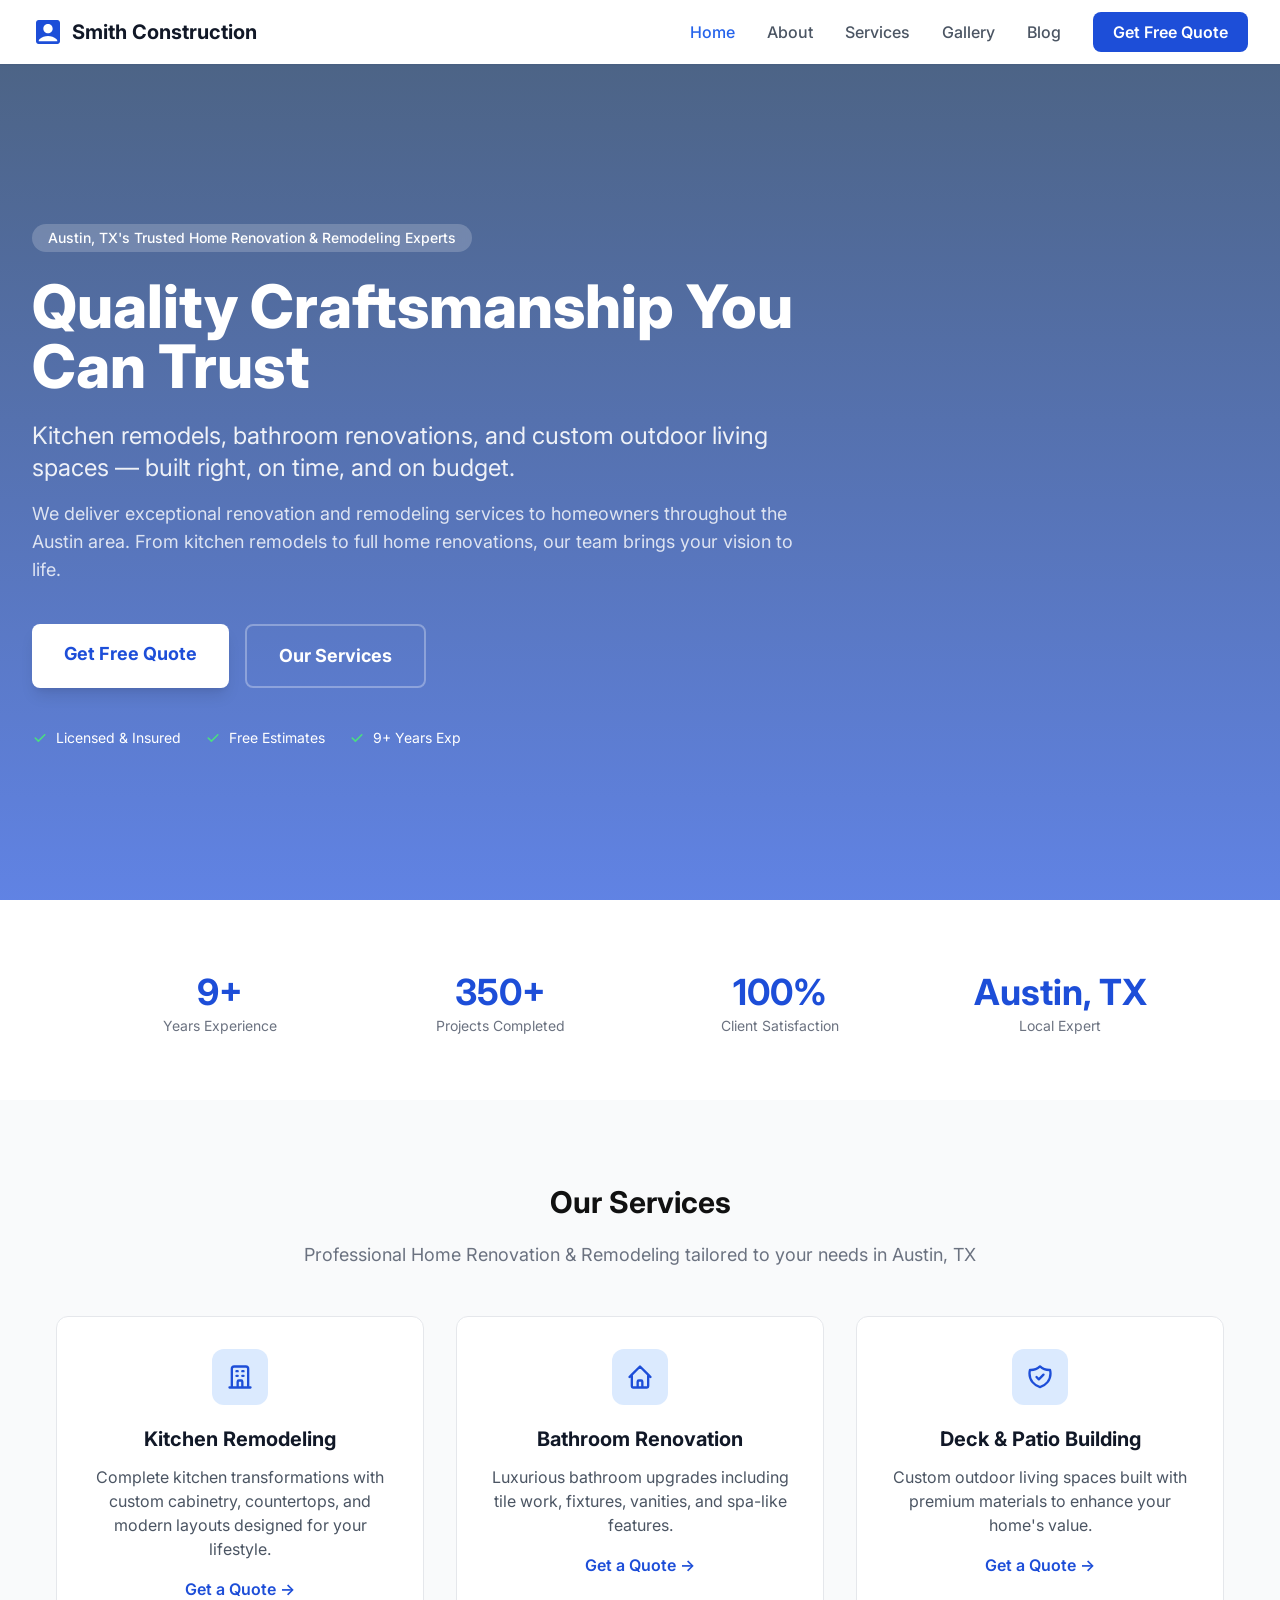
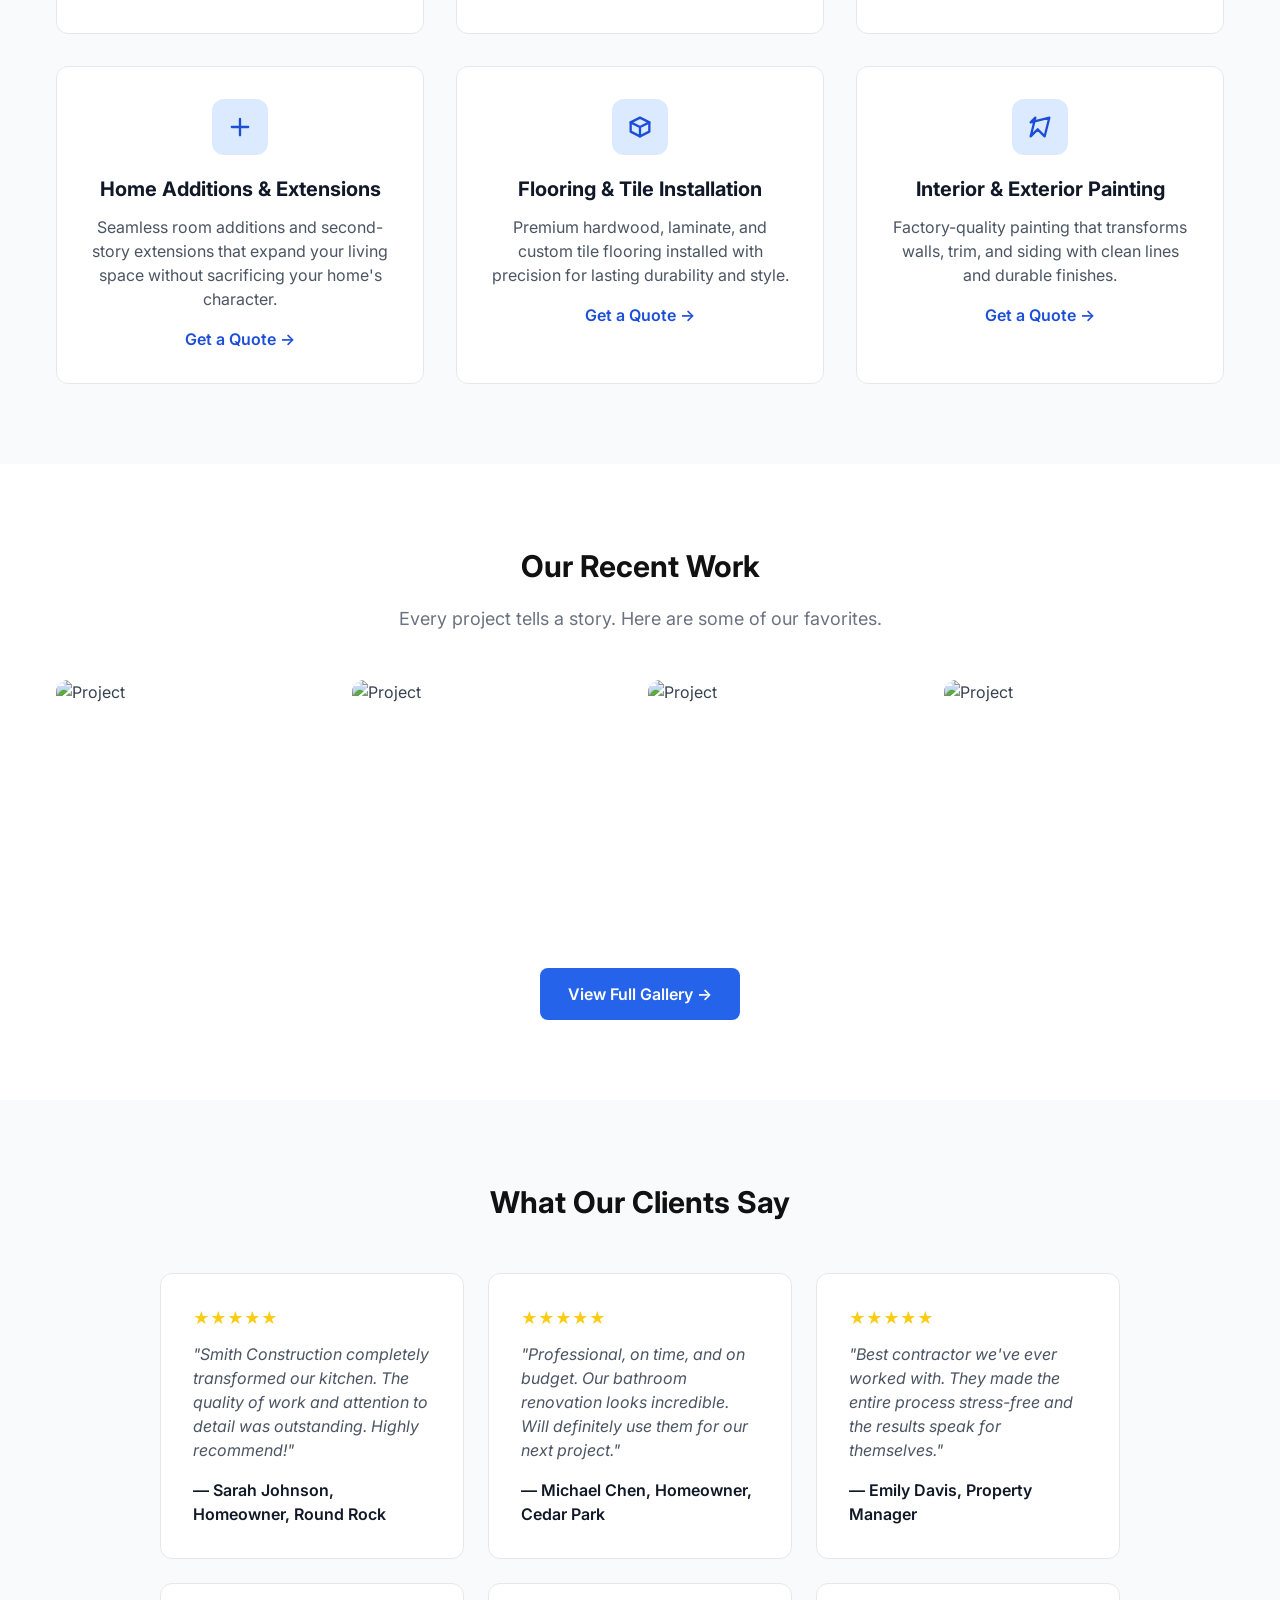
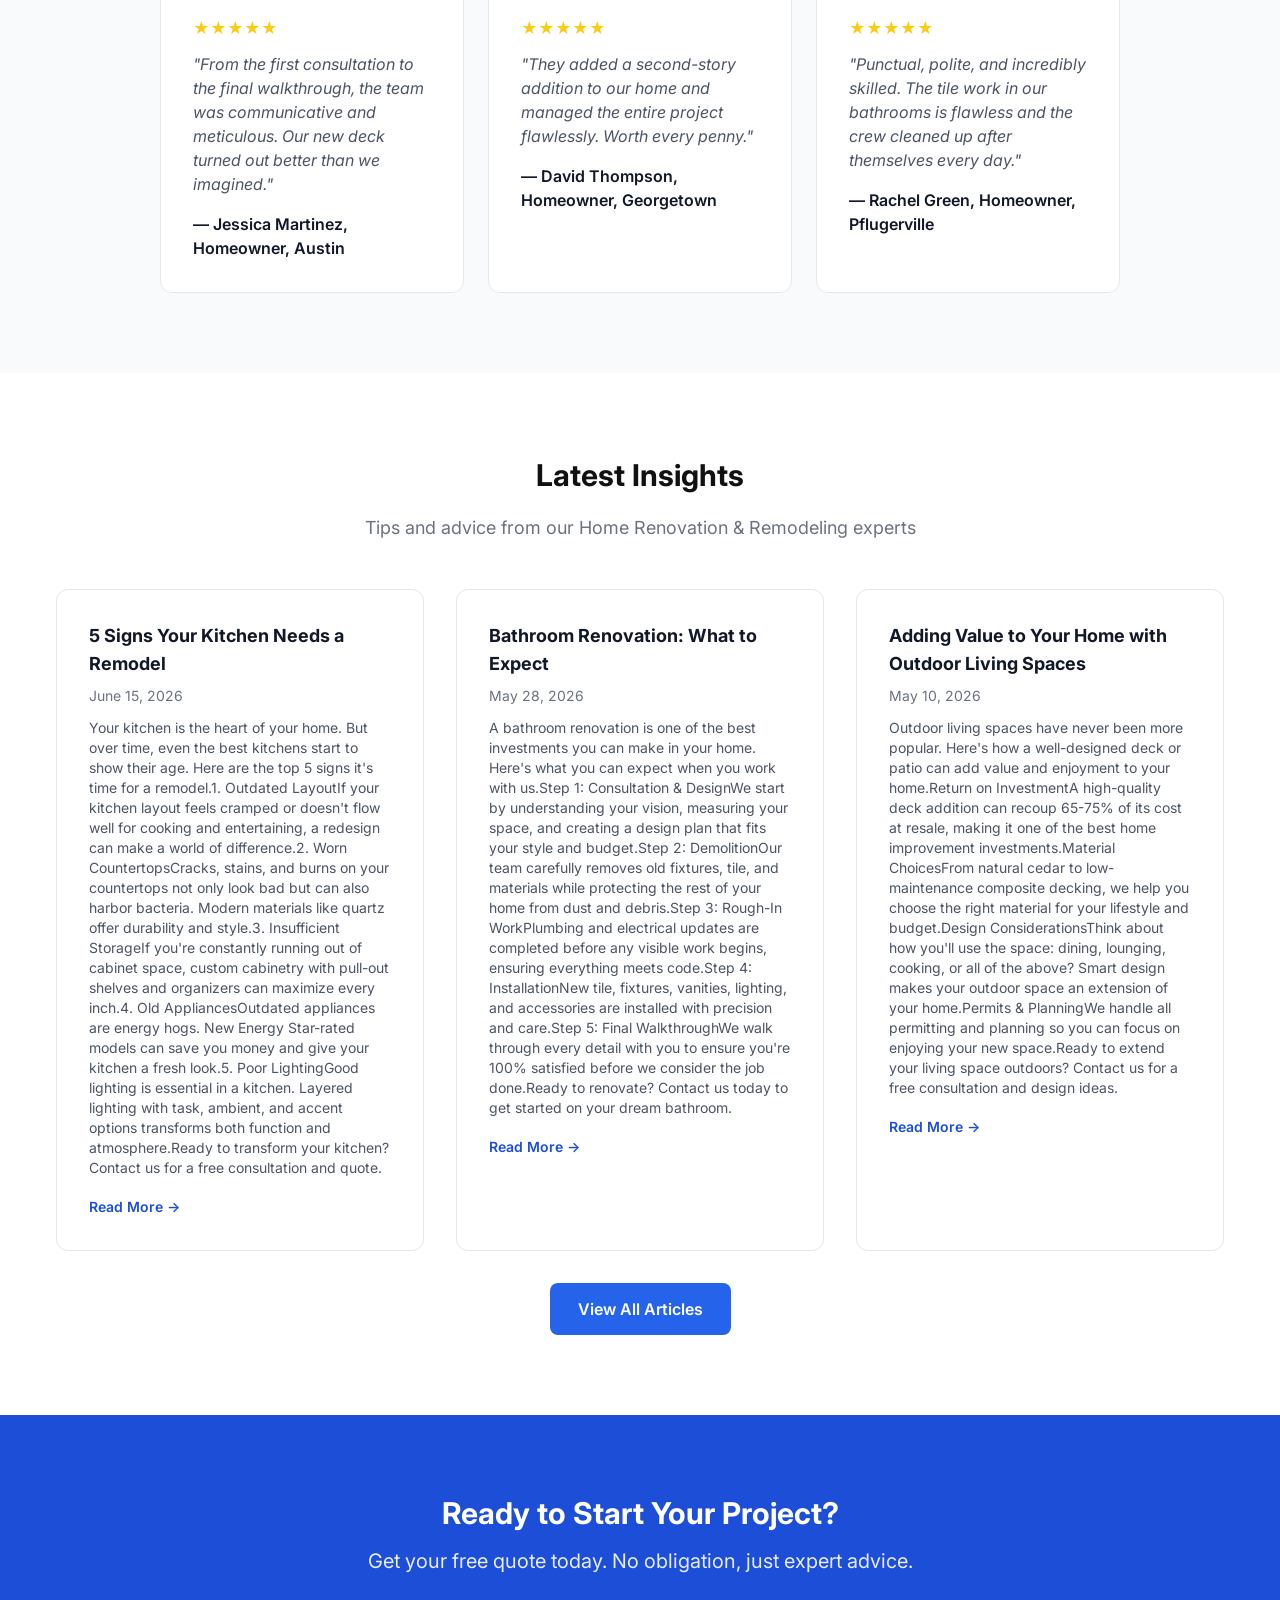
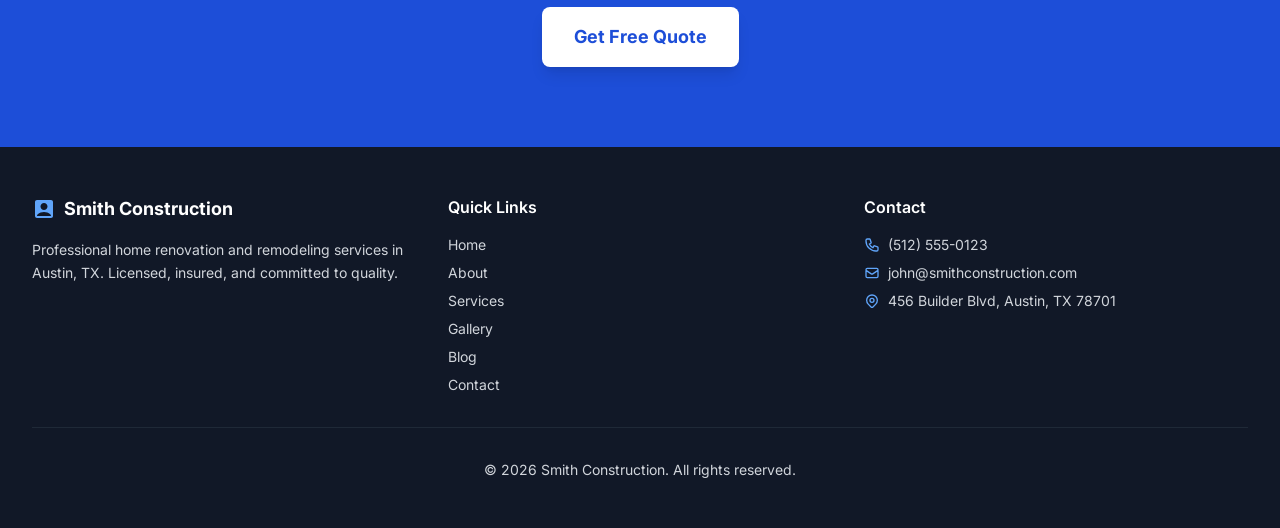
==== index.html @ 72167944 "Deploy smith-construction" ====
<!DOCTYPE html>
<html lang="en">
<head>
  <meta charset="UTF-8">
  <meta name="viewport" content="width=device-width, initial-scale=1.0">
  <title>Quality Craftsmanship You Can Trust | Smith Construction</title>
  <meta name="description" content="We deliver exceptional renovation and remodeling services to homeowners throughout the Austin area. From kitchen remodels to full home renovations, our team brings your vision to life.">
  <meta property="og:title" content="Quality Craftsmanship You Can Trust | Smith Construction">
  <meta property="og:description" content="We deliver exceptional renovation and remodeling services to homeowners throughout the Austin area. From kitchen remodels to full home renovations, our team brings your vision to life.">
  <meta property="og:type" content="website">
  <meta name="twitter:card" content="summary_large_image">
  <link rel="canonical" href="https://smith-construction.pages.dev/index.html">
  <script async src="https://www.googletagmanager.com/gtag/js?id=G-XXXXXXXXXX"></script>
  <script>window.dataLayer=window.dataLayer||[];function gtag(){dataLayer.push(arguments);}gtag('js',new Date());gtag('config','G-XXXXXXXXXX');</script>
  <script type="application/ld+json">
  {
    "@context": "https://schema.org",
    "@type": "LocalBusiness",
    "name": "Smith Construction",
    "image": "https://images.unsplash.com/photo-1504307651254-35680f356dfd?w&#x3D;1200&amp;q&#x3D;80&amp;auto&#x3D;format",
    "telephone": "(512) 555-0123",
    "email": "john@smithconstruction.com",
    "address": { "@type": "PostalAddress", "addressLocality": "Austin, TX" },
    "url": "https://smith-construction.pages.dev",
    "description": "We deliver exceptional renovation and remodeling services to homeowners throughout the Austin area. From kitchen remodels to full home renovations, our team brings your vision to life.",
    "areaServed": "Austin, TX"
  }
  </script>
  <link rel="stylesheet" href="style.css">
  <link rel="preconnect" href="https://fonts.googleapis.com">
  <link rel="preconnect" href="https://fonts.gstatic.com" crossorigin>
  <link rel="preload" as="style" href="https://fonts.googleapis.com/css2?family=Inter:wght@400;500;600;700;800&display=swap">
  <link rel="stylesheet" href="https://fonts.googleapis.com/css2?family=Inter:wght@400;500;600;700;800&display=swap" media="print" onload="this.media='all'">
  <noscript><link rel="stylesheet" href="https://fonts.googleapis.com/css2?family=Inter:wght@400;500;600;700;800&display=swap"></noscript>
  <link rel="preload" as="image" href="https://images.unsplash.com/photo-1504307651254-35680f356dfd?w&#x3D;1200&amp;q&#x3D;80&amp;auto&#x3D;format">
  <style>
  *{margin:0;padding:0;box-sizing:border-box}
  body{font-family:Inter,system-ui,-apple-system,Segoe UI,Roboto,Helvetica Neue,Arial,sans-serif;color:#374151;background:#fff;-webkit-font-smoothing:antialiased}
  .container{max-width:1280px;margin:0 auto;padding:0 24px}
  .section{padding:80px 24px}
  .sec-title{font-size:1.875rem;font-weight:700;text-align:center;margin-bottom:48px;color:#111}
  .sec-subtitle{text-align:center;color:#6b7280;font-size:1.125rem;margin-top:-32px;margin-bottom:48px}
  .grid-3{display:grid;grid-template-columns:repeat(auto-fit,minmax(300px,1fr));gap:32px}
  .card{background:#fff;border-radius:12px;padding:32px;border:1px solid #e5e7eb;transition:box-shadow .3s}
  .card:hover{box-shadow:0 10px 25px -5px rgba(0,0,0,.1)}
  .form-input{width:100%;padding:12px 16px;border:1px solid #d1d5db;border-radius:8px;outline:none;transition:border-color .2s,box-shadow .2s;font-family:inherit}
  .form-input:focus{border-color:#2563eb;box-shadow:0 0 0 3px rgba(37,99,235,.15)}
  .btn-primary{display:inline-block;background:#2563eb;color:#fff;padding:14px 28px;border-radius:8px;text-decoration:none;font-weight:600;border:0;cursor:pointer;transition:background .2s;font-family:inherit;font-size:1rem}
  .btn-primary:hover{background:#1d4ed8}
  .active-page{color:#2563eb!important}
  @media(max-width:768px){.grid-3{grid-template-columns:1fr}.section{padding:48px 24px}}
  </style>
  <style>
    .testimonial-carousel{overflow:hidden;position:relative}
    .testimonial-track{display:flex;transition:transform .5s ease}
    .testimonial-slide{min-width:100%;padding:0 16px}
    @keyframes fadeInUp{from{opacity:0;transform:translateY(30px)}to{opacity:1;transform:translateY(0)}}
    .animate-in{animation:fadeInUp .6s ease forwards}
    @media(min-width:768px){.testimonial-slide{min-width:50%}}
  </style>
</head>
<body>
  <nav class="bg-white shadow-sm sticky top-0 z-50">
    <div class="max-w-7xl mx-auto px-4 sm:px-6 lg:px-8">
      <div class="flex justify-between items-center h-16">
        <a href="/" class="flex items-center gap-2">
          <svg class="w-8 h-8 text-brand-600" fill="currentColor" viewBox="0 0 24 24"><path d="M19 3H5c-1.1 0-2 .9-2 2v14c0 1.1.9 2 2 2h14c1.1 0 2-.9 2-2V5c0-1.1-.9-2-2-2zm-7 3c1.93 0 3.5 1.57 3.5 3.5S13.93 13 12 13s-3.5-1.57-3.5-3.5S10.07 6 12 6zm7 13H5v-.23c0-.62.28-1.2.76-1.58C7.47 15.82 9.64 15 12 15s4.53.82 6.24 2.19c.48.38.76.97.76 1.58V19z"/></svg>
          <span class="text-xl font-bold text-gray-900">Smith Construction</span>
        </a>
        <div class="hidden md:flex items-center gap-8">
          <a href="/" class="text-gray-600 hover:text-brand-600 transition font-medium active-page">Home</a>
          <a href="/about" class="text-gray-600 hover:text-brand-600 transition font-medium ">About</a>
          <a href="/services" class="text-gray-600 hover:text-brand-600 transition font-medium ">Services</a>
          <a href="/gallery" class="text-gray-600 hover:text-brand-600 transition font-medium ">Gallery</a>
          <a href="/blog" class="text-gray-600 hover:text-brand-600 transition font-medium ">Blog</a>
          <a href="/contact" class="bg-brand-600 text-white px-5 py-2 rounded-lg hover:bg-brand-700 transition font-semibold">Get Free Quote</a>
        </div>
        <button class="md:hidden" onclick="document.getElementById('mobile-menu').classList.toggle('hidden')">
          <svg class="w-6 h-6" fill="none" stroke="currentColor" viewBox="0 0 24 24"><path stroke-linecap="round" stroke-linejoin="round" stroke-width="2" d="M4 6h16M4 12h16M4 18h16"/></svg>
        </button>
      </div>
    </div>
    <div id="mobile-menu" class="hidden md:hidden bg-white border-t">
      <div class="px-4 py-3 space-y-2">
        <a href="/" class="block py-2 text-gray-600 hover:text-brand-600">Home</a>
        <a href="/about" class="block py-2 text-gray-600 hover:text-brand-600">About</a>
        <a href="/services" class="block py-2 text-gray-600 hover:text-brand-600">Services</a>
        <a href="/gallery" class="block py-2 text-gray-600 hover:text-brand-600">Gallery</a>
        <a href="/blog" class="block py-2 text-gray-600 hover:text-brand-600">Blog</a>
        <a href="/contact" class="block py-2 text-brand-600 font-semibold">Get Free Quote</a>
      </div>
    </div>
  </nav>

  <section class="hero-bg text-white" style="background:linear-gradient(rgba(30,58,95,0.8),rgba(29,78,216,0.7)),url('https://images.unsplash.com/photo-1504307651254-35680f356dfd?w&#x3D;1200&amp;q&#x3D;80&amp;auto&#x3D;format') center/cover;background-attachment:fixed;">
    <div class="max-w-7xl mx-auto px-4 sm:px-6 lg:px-8 py-28 md:py-40">
      <div class="max-w-3xl">
        <div class="inline-block bg-white/20 backdrop-blur-sm rounded-full px-4 py-1 text-sm font-medium mb-6">
          Austin, TX's Trusted Home Renovation &amp; Remodeling Experts
        </div>
        <h1 class="text-4xl md:text-6xl font-extrabold leading-tight mb-6">Quality Craftsmanship You Can Trust</h1>
        <p class="text-xl md:text-2xl mb-4 opacity-90">Kitchen remodels, bathroom renovations, and custom outdoor living spaces — built right, on time, and on budget.</p>
        <p class="text-lg opacity-80 mb-10">We deliver exceptional renovation and remodeling services to homeowners throughout the Austin area. From kitchen remodels to full home renovations, our team brings your vision to life.</p>
        <div class="flex flex-col sm:flex-row gap-4">
          <a href="/contact" class="bg-white text-brand-600 px-8 py-4 rounded-lg font-bold text-lg hover:bg-gray-100 transition text-center shadow-lg">Get Free Quote</a>
          <a href="/services" class="border-2 border-white/30 text-white px-8 py-4 rounded-lg font-bold text-lg hover:bg-white/10 transition text-center">Our Services</a>
        </div>
        <div class="flex gap-6 mt-10 text-sm">
          <span class="flex items-center gap-2"><svg class="w-4 h-4 text-green-400" fill="currentColor" viewBox="0 0 20 20"><path fill-rule="evenodd" d="M16.707 5.293a1 1 0 010 1.414l-8 8a1 1 0 01-1.414 0l-4-4a1 1 0 011.414-1.414L8 12.586l7.293-7.293a1 1 0 011.414 0z" clip-rule="evenodd"/></svg>Licensed & Insured</span>
          <span class="flex items-center gap-2"><svg class="w-4 h-4 text-green-400" fill="currentColor" viewBox="0 0 20 20"><path fill-rule="evenodd" d="M16.707 5.293a1 1 0 010 1.414l-8 8a1 1 0 01-1.414 0l-4-4a1 1 0 011.414-1.414L8 12.586l7.293-7.293a1 1 0 011.414 0z" clip-rule="evenodd"/></svg>Free Estimates</span>
          <span class="flex items-center gap-2"><svg class="w-4 h-4 text-green-400" fill="currentColor" viewBox="0 0 20 20"><path fill-rule="evenodd" d="M16.707 5.293a1 1 0 010 1.414l-8 8a1 1 0 01-1.414 0l-4-4a1 1 0 011.414-1.414L8 12.586l7.293-7.293a1 1 0 011.414 0z" clip-rule="evenodd"/></svg>9+ Years Exp</span>
        </div>
      </div>
    </div>
  </section>

  <section class="py-16 bg-white">
    <div class="max-w-6xl mx-auto px-4 sm:px-6 lg:px-8">
      <div class="grid grid-cols-2 md:grid-cols-4 gap-8 text-center">
        <div class="animate-in" style="animation-delay:0s"><div class="text-4xl font-bold text-brand-600">9+</div><div class="text-gray-500 text-sm mt-1">Years Experience</div></div>
        <div class="animate-in" style="animation-delay:.1s"><div class="text-4xl font-bold text-brand-600">350+</div><div class="text-gray-500 text-sm mt-1">Projects Completed</div></div>
        <div class="animate-in" style="animation-delay:.2s"><div class="text-4xl font-bold text-brand-600">100%</div><div class="text-gray-500 text-sm mt-1">Client Satisfaction</div></div>
        <div class="animate-in" style="animation-delay:.3s"><div class="text-4xl font-bold text-brand-600">Austin, TX</div><div class="text-gray-500 text-sm mt-1">Local Expert</div></div>
      </div>
    </div>
  </section>

  <section class="section bg-gray-50" id="services">
    <h2 class="sec-title">Our Services</h2>
    <p class="sec-subtitle">Professional Home Renovation &amp; Remodeling tailored to your needs in Austin, TX</p>
    <div class="max-w-7xl mx-auto px-4 sm:px-6 lg:px-8">
      <div class="grid md:grid-cols-3 gap-8">
        <div class="card text-center animate-in" style="animation-delay:0s">
          <div class="w-14 h-14 bg-brand-100 text-brand-600 rounded-xl flex items-center justify-center mx-auto mb-5">
            <svg class="w-7 h-7" fill="none" stroke="currentColor" viewBox="0 0 24 24"><path stroke-linecap="round" stroke-linejoin="round" stroke-width="2" d="M19 21V5a2 2 0 00-2-2H7a2 2 0 00-2 2v16m14 0h2m-2 0h-5m-9 0H3m2 0h5M9 7h1m-1 4h1m4-4h1m-1 4h1m-5 10v-5a1 1 0 011-1h2a1 1 0 011 1v5m-4 0h4"/></svg>
          </div>
          <h3 class="text-xl font-bold text-gray-900 mb-3">Kitchen Remodeling</h3>
          <p class="text-gray-600 mb-4">Complete kitchen transformations with custom cabinetry, countertops, and modern layouts designed for your lifestyle.</p>
          <a href="/contact" class="text-brand-600 font-semibold hover:underline">Get a Quote →</a>
        </div>
        <div class="card text-center animate-in" style="animation-delay:.1s">
          <div class="w-14 h-14 bg-brand-100 text-brand-600 rounded-xl flex items-center justify-center mx-auto mb-5">
            <svg class="w-7 h-7" fill="none" stroke="currentColor" viewBox="0 0 24 24"><path stroke-linecap="round" stroke-linejoin="round" stroke-width="2" d="M3 12l2-2m0 0l7-7 7 7M5 10v10a1 1 0 001 1h3m10-11l2 2m-2-2v10a1 1 0 01-1 1h-3m-6 0a1 1 0 001-1v-4a1 1 0 011-1h2a1 1 0 011 1v4a1 1 0 001 1m-6 0h6"/></svg>
          </div>
          <h3 class="text-xl font-bold text-gray-900 mb-3">Bathroom Renovation</h3>
          <p class="text-gray-600 mb-4">Luxurious bathroom upgrades including tile work, fixtures, vanities, and spa-like features.</p>
          <a href="/contact" class="text-brand-600 font-semibold hover:underline">Get a Quote →</a>
        </div>
        <div class="card text-center animate-in" style="animation-delay:.2s">
          <div class="w-14 h-14 bg-brand-100 text-brand-600 rounded-xl flex items-center justify-center mx-auto mb-5">
            <svg class="w-7 h-7" fill="none" stroke="currentColor" viewBox="0 0 24 24"><path stroke-linecap="round" stroke-linejoin="round" stroke-width="2" d="M9 12l2 2 4-4m5.618-4.016A11.955 11.955 0 0112 2.944a11.955 11.955 0 01-8.618 3.04A12.02 12.02 0 003 9c0 5.591 3.824 10.29 9 11.622 5.176-1.332 9-6.03 9-11.622 0-1.042-.133-2.052-.382-3.016z"/></svg>
          </div>
          <h3 class="text-xl font-bold text-gray-900 mb-3">Deck &amp; Patio Building</h3>
          <p class="text-gray-600 mb-4">Custom outdoor living spaces built with premium materials to enhance your home&#x27;s value.</p>
          <a href="/contact" class="text-brand-600 font-semibold hover:underline">Get a Quote →</a>
        </div>
        <div class="card text-center animate-in" style="animation-delay:.3s">
          <div class="w-14 h-14 bg-brand-100 text-brand-600 rounded-xl flex items-center justify-center mx-auto mb-5">
            <svg class="w-7 h-7" fill="none" stroke="currentColor" viewBox="0 0 24 24"><path stroke-linecap="round" stroke-linejoin="round" stroke-width="2" d="M12 5v14M5 12h14"/></svg>
          </div>
          <h3 class="text-xl font-bold text-gray-900 mb-3">Home Additions &amp; Extensions</h3>
          <p class="text-gray-600 mb-4">Seamless room additions and second-story extensions that expand your living space without sacrificing your home&#x27;s character.</p>
          <a href="/contact" class="text-brand-600 font-semibold hover:underline">Get a Quote →</a>
        </div>
        <div class="card text-center animate-in" style="animation-delay:.4s">
          <div class="w-14 h-14 bg-brand-100 text-brand-600 rounded-xl flex items-center justify-center mx-auto mb-5">
            <svg class="w-7 h-7" fill="none" stroke="currentColor" viewBox="0 0 24 24"><path stroke-linecap="round" stroke-linejoin="round" stroke-width="2" d="M4 8l8-4 8 4v8l-8 4-8-4V8z"/><path stroke-linecap="round" stroke-linejoin="round" stroke-width="2" d="M4 8l8 4 8-4M12 12v8"/></svg>
          </div>
          <h3 class="text-xl font-bold text-gray-900 mb-3">Flooring &amp; Tile Installation</h3>
          <p class="text-gray-600 mb-4">Premium hardwood, laminate, and custom tile flooring installed with precision for lasting durability and style.</p>
          <a href="/contact" class="text-brand-600 font-semibold hover:underline">Get a Quote →</a>
        </div>
        <div class="card text-center animate-in" style="animation-delay:.5s">
          <div class="w-14 h-14 bg-brand-100 text-brand-600 rounded-xl flex items-center justify-center mx-auto mb-5">
            <svg class="w-7 h-7" fill="none" stroke="currentColor" viewBox="0 0 24 24"><path stroke-linecap="round" stroke-linejoin="round" stroke-width="2" d="M4 8l16-4-4 16-6-6-6 6 4-16z"/></svg>
          </div>
          <h3 class="text-xl font-bold text-gray-900 mb-3">Interior &amp; Exterior Painting</h3>
          <p class="text-gray-600 mb-4">Factory-quality painting that transforms walls, trim, and siding with clean lines and durable finishes.</p>
          <a href="/contact" class="text-brand-600 font-semibold hover:underline">Get a Quote →</a>
        </div>
      </div>
    </div>
  </section>

  <section class="section" id="projects">
    <h2 class="sec-title">Our Recent Work</h2>
    <p class="sec-subtitle">Every project tells a story. Here are some of our favorites.</p>
    <div class="max-w-7xl mx-auto px-4 sm:px-6 lg:px-8">
      <div class="grid grid-cols-1 md:grid-cols-2 lg:grid-cols-4 gap-4">
        <a href="/gallery"><img src="https://images.unsplash.com/photo-1556909172-54557c7e4fb7?w&#x3D;600&amp;q&#x3D;80&amp;auto&#x3D;format" alt="Project" class="w-full h-64 object-cover rounded-xl transition-transform duration-500 hover:scale-105" loading="lazy"></a>
        <a href="/gallery"><img src="https://images.unsplash.com/photo-1584622650111-993a426fbf0a?w&#x3D;600&amp;q&#x3D;80&amp;auto&#x3D;format" alt="Project" class="w-full h-64 object-cover rounded-xl transition-transform duration-500 hover:scale-105" loading="lazy"></a>
        <a href="/gallery"><img src="https://images.unsplash.com/photo-1600585152220-90363fe7e115?w&#x3D;600&amp;q&#x3D;80&amp;auto&#x3D;format" alt="Project" class="w-full h-64 object-cover rounded-xl transition-transform duration-500 hover:scale-105" loading="lazy"></a>
        <a href="/gallery"><img src="https://images.unsplash.com/photo-1600584526247-6a4959f2a90e?w&#x3D;600&amp;q&#x3D;80&amp;auto&#x3D;format" alt="Project" class="w-full h-64 object-cover rounded-xl transition-transform duration-500 hover:scale-105" loading="lazy"></a>
      </div>
      <div class="text-center mt-8">
        <a href="/gallery" class="btn-primary">View Full Gallery →</a>
      </div>
    </div>
  </section>

  <section class="section bg-gray-50" id="reviews">
    <h2 class="sec-title">What Our Clients Say</h2>
    <div class="max-w-5xl mx-auto px-4 sm:px-6 lg:px-8 testimonial-carousel">
      <div class="grid md:grid-cols-3 gap-6">
        <div class="card">
          <div class="flex text-yellow-400 mb-3">★★★★★</div>
          <p class="text-gray-600 mb-4 italic">"Smith Construction completely transformed our kitchen. The quality of work and attention to detail was outstanding. Highly recommend!"</p>
          <p class="font-semibold text-gray-900">— Sarah Johnson, Homeowner, Round Rock</p>
        </div>
        <div class="card">
          <div class="flex text-yellow-400 mb-3">★★★★★</div>
          <p class="text-gray-600 mb-4 italic">"Professional, on time, and on budget. Our bathroom renovation looks incredible. Will definitely use them for our next project."</p>
          <p class="font-semibold text-gray-900">— Michael Chen, Homeowner, Cedar Park</p>
        </div>
        <div class="card">
          <div class="flex text-yellow-400 mb-3">★★★★★</div>
          <p class="text-gray-600 mb-4 italic">"Best contractor we&#x27;ve ever worked with. They made the entire process stress-free and the results speak for themselves."</p>
          <p class="font-semibold text-gray-900">— Emily Davis, Property Manager</p>
        </div>
        <div class="card">
          <div class="flex text-yellow-400 mb-3">★★★★★</div>
          <p class="text-gray-600 mb-4 italic">"From the first consultation to the final walkthrough, the team was communicative and meticulous. Our new deck turned out better than we imagined."</p>
          <p class="font-semibold text-gray-900">— Jessica Martinez, Homeowner, Austin</p>
        </div>
        <div class="card">
          <div class="flex text-yellow-400 mb-3">★★★★★</div>
          <p class="text-gray-600 mb-4 italic">"They added a second-story addition to our home and managed the entire project flawlessly. Worth every penny."</p>
          <p class="font-semibold text-gray-900">— David Thompson, Homeowner, Georgetown</p>
        </div>
        <div class="card">
          <div class="flex text-yellow-400 mb-3">★★★★★</div>
          <p class="text-gray-600 mb-4 italic">"Punctual, polite, and incredibly skilled. The tile work in our bathrooms is flawless and the crew cleaned up after themselves every day."</p>
          <p class="font-semibold text-gray-900">— Rachel Green, Homeowner, Pflugerville</p>
        </div>
      </div>
    </div>
  </section>

  <section class="section" id="blog">
    <h2 class="sec-title">Latest Insights</h2>
    <p class="sec-subtitle">Tips and advice from our Home Renovation &amp; Remodeling experts</p>
    <div class="max-w-7xl mx-auto px-4 sm:px-6 lg:px-8">
      <div class="grid md:grid-cols-3 gap-8">
        <div class="card">
          <h3 class="text-lg font-bold text-gray-900 mb-2">5 Signs Your Kitchen Needs a Remodel</h3>
          <p class="text-gray-500 text-sm mb-3">June 15, 2026</p>
          <p class="text-gray-600 text-sm mb-4">Your kitchen is the heart of your home. But over time, even the best kitchens start to show their age. Here are the top 5 signs it&#x27;s time for a remodel.1. Outdated LayoutIf your kitchen layout feels cramped or doesn&#x27;t flow well for cooking and entertaining, a redesign can make a world of difference.2. Worn CountertopsCracks, stains, and burns on your countertops not only look bad but can also harbor bacteria. Modern materials like quartz offer durability and style.3. Insufficient StorageIf you&#x27;re constantly running out of cabinet space, custom cabinetry with pull-out shelves and organizers can maximize every inch.4. Old AppliancesOutdated appliances are energy hogs. New Energy Star-rated models can save you money and give your kitchen a fresh look.5. Poor LightingGood lighting is essential in a kitchen. Layered lighting with task, ambient, and accent options transforms both function and atmosphere.Ready to transform your kitchen? Contact us for a free consultation and quote.</p>
          <a href="/blog/kitchen-remodel-signs" class="text-brand-600 font-semibold text-sm hover:underline">Read More →</a>
        </div>
        <div class="card">
          <h3 class="text-lg font-bold text-gray-900 mb-2">Bathroom Renovation: What to Expect</h3>
          <p class="text-gray-500 text-sm mb-3">May 28, 2026</p>
          <p class="text-gray-600 text-sm mb-4">A bathroom renovation is one of the best investments you can make in your home. Here&#x27;s what you can expect when you work with us.Step 1: Consultation &amp; DesignWe start by understanding your vision, measuring your space, and creating a design plan that fits your style and budget.Step 2: DemolitionOur team carefully removes old fixtures, tile, and materials while protecting the rest of your home from dust and debris.Step 3: Rough-In WorkPlumbing and electrical updates are completed before any visible work begins, ensuring everything meets code.Step 4: InstallationNew tile, fixtures, vanities, lighting, and accessories are installed with precision and care.Step 5: Final WalkthroughWe walk through every detail with you to ensure you&#x27;re 100% satisfied before we consider the job done.Ready to renovate? Contact us today to get started on your dream bathroom.</p>
          <a href="/blog/bathroom-renovation-guide" class="text-brand-600 font-semibold text-sm hover:underline">Read More →</a>
        </div>
        <div class="card">
          <h3 class="text-lg font-bold text-gray-900 mb-2">Adding Value to Your Home with Outdoor Living Spaces</h3>
          <p class="text-gray-500 text-sm mb-3">May 10, 2026</p>
          <p class="text-gray-600 text-sm mb-4">Outdoor living spaces have never been more popular. Here&#x27;s how a well-designed deck or patio can add value and enjoyment to your home.Return on InvestmentA high-quality deck addition can recoup 65-75% of its cost at resale, making it one of the best home improvement investments.Material ChoicesFrom natural cedar to low-maintenance composite decking, we help you choose the right material for your lifestyle and budget.Design ConsiderationsThink about how you&#x27;ll use the space: dining, lounging, cooking, or all of the above? Smart design makes your outdoor space an extension of your home.Permits &amp; PlanningWe handle all permitting and planning so you can focus on enjoying your new space.Ready to extend your living space outdoors? Contact us for a free consultation and design ideas.</p>
          <a href="/blog/outdoor-living-value" class="text-brand-600 font-semibold text-sm hover:underline">Read More →</a>
        </div>
      </div>
      <div class="text-center mt-8">
        <a href="/blog" class="btn-primary">View All Articles</a>
      </div>
    </div>
  </section>

  <section class="section bg-brand-600 text-white text-center">
    <div class="max-w-3xl mx-auto px-4">
      <h2 class="text-3xl font-bold mb-4">Ready to Start Your Project?</h2>
      <p class="text-xl opacity-90 mb-8">Get your free quote today. No obligation, just expert advice.</p>
      <a href="/contact" class="bg-white text-brand-600 px-8 py-4 rounded-lg font-bold text-lg hover:bg-gray-100 transition inline-block shadow-lg">Get Free Quote</a>
    </div>
  </section>

  <footer class="bg-gray-900 text-gray-300">
    <div class="max-w-7xl mx-auto px-4 sm:px-6 lg:px-8 py-12">
      <div class="grid grid-cols-1 md:grid-cols-3 gap-8">
        <div>
          <div class="flex items-center gap-2 mb-4">
            <svg class="w-6 h-6 text-brand-400" fill="currentColor" viewBox="0 0 24 24"><path d="M19 3H5c-1.1 0-2 .9-2 2v14c0 1.1.9 2 2 2h14c1.1 0 2-.9 2-2V5c0-1.1-.9-2-2-2zm-7 3c1.93 0 3.5 1.57 3.5 3.5S13.93 13 12 13s-3.5-1.57-3.5-3.5S10.07 6 12 6zm7 13H5v-.23c0-.62.28-1.2.76-1.58C7.47 15.82 9.64 15 12 15s4.53.82 6.24 2.19c.48.38.76.97.76 1.58V19z"/></svg>
            <span class="text-lg font-bold text-white">Smith Construction</span>
          </div>
          <p class="text-sm leading-relaxed">Professional home renovation and remodeling services in Austin, TX. Licensed, insured, and committed to quality.</p>
        </div>
        <div>
          <h3 class="text-white font-semibold mb-4">Quick Links</h3>
          <ul class="space-y-2 text-sm">
            <li><a href="/" class="hover:text-white transition">Home</a></li>
            <li><a href="/about" class="hover:text-white transition">About</a></li>
            <li><a href="/services" class="hover:text-white transition">Services</a></li>
            <li><a href="/gallery" class="hover:text-white transition">Gallery</a></li>
            <li><a href="/blog" class="hover:text-white transition">Blog</a></li>
            <li><a href="/contact" class="hover:text-white transition">Contact</a></li>
          </ul>
        </div>
        <div>
          <h3 class="text-white font-semibold mb-4">Contact</h3>
          <ul class="space-y-2 text-sm">
            <li class="flex items-center gap-2"><svg class="w-4 h-4 text-brand-400" fill="none" stroke="currentColor" viewBox="0 0 24 24"><path stroke-linecap="round" stroke-linejoin="round" stroke-width="2" d="M3 5a2 2 0 012-2h3.28a1 1 0 01.948.684l1.498 4.493a1 1 0 01-.502 1.21l-2.257 1.13a11.042 11.042 0 005.516 5.516l1.13-2.257a1 1 0 011.21-.502l4.493 1.498a1 1 0 01.684.949V19a2 2 0 01-2 2h-1C9.716 21 3 14.284 3 6V5z"/></svg><a href="tel:(512) 555-0123" class="hover:text-white transition">(512) 555-0123</a></li>
            <li class="flex items-center gap-2"><svg class="w-4 h-4 text-brand-400" fill="none" stroke="currentColor" viewBox="0 0 24 24"><path stroke-linecap="round" stroke-linejoin="round" stroke-width="2" d="M3 8l7.89 5.26a2 2 0 002.22 0L21 8M5 19h14a2 2 0 002-2V7a2 2 0 00-2-2H5a2 2 0 00-2 2v10a2 2 0 002 2z"/></svg><a href="mailto:john@smithconstruction.com" class="hover:text-white transition">john@smithconstruction.com</a></li>
            <li class="flex items-start gap-2"><svg class="w-4 h-4 text-brand-400 mt-0.5" fill="none" stroke="currentColor" viewBox="0 0 24 24"><path stroke-linecap="round" stroke-linejoin="round" stroke-width="2" d="M17.657 16.657L13.414 20.9a1.998 1.998 0 01-2.827 0l-4.244-4.243a8 8 0 1111.314 0z"/><path stroke-linecap="round" stroke-linejoin="round" stroke-width="2" d="M15 11a3 3 0 11-6 0 3 3 0 016 0z"/></svg><span>456 Builder Blvd, Austin, TX 78701</span></li>
          </ul>
        </div>
      </div>
      <div class="border-t border-gray-800 mt-8 pt-8 text-center text-sm">
        &copy; 2026 Smith Construction. All rights reserved.
      </div>
    </div>
  </footer>
  <script>
    document.getElementById('mobile-menu')?.classList.add('hidden');
  </script>
</body>
</html>
---- style.css ----
*,:after,:before{--tw-border-spacing-x:0;--tw-border-spacing-y:0;--tw-translate-x:0;--tw-translate-y:0;--tw-rotate:0;--tw-skew-x:0;--tw-skew-y:0;--tw-scale-x:1;--tw-scale-y:1;--tw-pan-x: ;--tw-pan-y: ;--tw-pinch-zoom: ;--tw-scroll-snap-strictness:proximity;--tw-gradient-from-position: ;--tw-gradient-via-position: ;--tw-gradient-to-position: ;--tw-ordinal: ;--tw-slashed-zero: ;--tw-numeric-figure: ;--tw-numeric-spacing: ;--tw-numeric-fraction: ;--tw-ring-inset: ;--tw-ring-offset-width:0px;--tw-ring-offset-color:#fff;--tw-ring-color:rgba(59,130,246,.5);--tw-ring-offset-shadow:0 0 #0000;--tw-ring-shadow:0 0 #0000;--tw-shadow:0 0 #0000;--tw-shadow-colored:0 0 #0000;--tw-blur: ;--tw-brightness: ;--tw-contrast: ;--tw-grayscale: ;--tw-hue-rotate: ;--tw-invert: ;--tw-saturate: ;--tw-sepia: ;--tw-drop-shadow: ;--tw-backdrop-blur: ;--tw-backdrop-brightness: ;--tw-backdrop-contrast: ;--tw-backdrop-grayscale: ;--tw-backdrop-hue-rotate: ;--tw-backdrop-invert: ;--tw-backdrop-opacity: ;--tw-backdrop-saturate: ;--tw-backdrop-sepia: ;--tw-contain-size: ;--tw-contain-layout: ;--tw-contain-paint: ;--tw-contain-style: }::backdrop{--tw-border-spacing-x:0;--tw-border-spacing-y:0;--tw-translate-x:0;--tw-translate-y:0;--tw-rotate:0;--tw-skew-x:0;--tw-skew-y:0;--tw-scale-x:1;--tw-scale-y:1;--tw-pan-x: ;--tw-pan-y: ;--tw-pinch-zoom: ;--tw-scroll-snap-strictness:proximity;--tw-gradient-from-position: ;--tw-gradient-via-position: ;--tw-gradient-to-position: ;--tw-ordinal: ;--tw-slashed-zero: ;--tw-numeric-figure: ;--tw-numeric-spacing: ;--tw-numeric-fraction: ;--tw-ring-inset: ;--tw-ring-offset-width:0px;--tw-ring-offset-color:#fff;--tw-ring-color:rgba(59,130,246,.5);--tw-ring-offset-shadow:0 0 #0000;--tw-ring-shadow:0 0 #0000;--tw-shadow:0 0 #0000;--tw-shadow-colored:0 0 #0000;--tw-blur: ;--tw-brightness: ;--tw-contrast: ;--tw-grayscale: ;--tw-hue-rotate: ;--tw-invert: ;--tw-saturate: ;--tw-sepia: ;--tw-drop-shadow: ;--tw-backdrop-blur: ;--tw-backdrop-brightness: ;--tw-backdrop-contrast: ;--tw-backdrop-grayscale: ;--tw-backdrop-hue-rotate: ;--tw-backdrop-invert: ;--tw-backdrop-opacity: ;--tw-backdrop-saturate: ;--tw-backdrop-sepia: ;--tw-contain-size: ;--tw-contain-layout: ;--tw-contain-paint: ;--tw-contain-style: }/*! tailwindcss v3.4.19 | MIT License | https://tailwindcss.com*/*,:after,:before{box-sizing:border-box;border:0 solid #e5e7eb}:after,:before{--tw-content:""}:host,html{line-height:1.5;-webkit-text-size-adjust:100%;-moz-tab-size:4;-o-tab-size:4;tab-size:4;font-family:Inter,system-ui,sans-serif;font-feature-settings:normal;font-variation-settings:normal;-webkit-tap-highlight-color:transparent}body{margin:0;line-height:inherit}hr{height:0;color:inherit;border-top-width:1px}abbr:where([title]){-webkit-text-decoration:underline dotted;text-decoration:underline dotted}h1,h2,h3,h4,h5,h6{font-size:inherit;font-weight:inherit}a{color:inherit;text-decoration:inherit}b,strong{font-weight:bolder}code,kbd,pre,samp{font-family:JetBrains Mono,monospace;font-feature-settings:normal;font-variation-settings:normal;font-size:1em}small{font-size:80%}sub,sup{font-size:75%;line-height:0;position:relative;vertical-align:baseline}sub{bottom:-.25em}sup{top:-.5em}table{text-indent:0;border-color:inherit;border-collapse:collapse}button,input,optgroup,select,textarea{font-family:inherit;font-feature-settings:inherit;font-variation-settings:inherit;font-size:100%;font-weight:inherit;line-height:inherit;letter-spacing:inherit;color:inherit;margin:0;padding:0}button,select{text-transform:none}button,input:where([type=button]),input:where([type=reset]),input:where([type=submit]){-webkit-appearance:button;background-color:transparent;background-image:none}:-moz-focusring{outline:auto}:-moz-ui-invalid{box-shadow:none}progress{vertical-align:baseline}::-webkit-inner-spin-button,::-webkit-outer-spin-button{height:auto}[type=search]{-webkit-appearance:textfield;outline-offset:-2px}::-webkit-search-decoration{-webkit-appearance:none}::-webkit-file-upload-button{-webkit-appearance:button;font:inherit}summary{display:list-item}blockquote,dd,dl,figure,h1,h2,h3,h4,h5,h6,hr,p,pre{margin:0}fieldset{margin:0}fieldset,legend{padding:0}menu,ol,ul{list-style:none;margin:0;padding:0}dialog{padding:0}textarea{resize:vertical}input::-moz-placeholder,textarea::-moz-placeholder{opacity:1;color:#9ca3af}input::placeholder,textarea::placeholder{opacity:1;color:#9ca3af}[role=button],button{cursor:pointer}:disabled{cursor:default}audio,canvas,embed,iframe,img,object,svg,video{display:block;vertical-align:middle}img,video{max-width:100%;height:auto}[hidden]:where(:not([hidden=until-found])){display:none}.container{width:100%}@media (min-width:640px){.container{max-width:640px}}@media (min-width:768px){.container{max-width:768px}}@media (min-width:1024px){.container{max-width:1024px}}@media (min-width:1280px){.container{max-width:1280px}}@media (min-width:1536px){.container{max-width:1536px}}.pointer-events-none{pointer-events:none}.fixed{position:fixed}.absolute{position:absolute}.relative{position:relative}.sticky{position:sticky}.inset-0{inset:0}.-bottom-4{bottom:-1rem}.-left-4{left:-1rem}.-right-4{right:-1rem}.-top-3{top:-.75rem}.-top-4{top:-1rem}.bottom-0{bottom:0}.bottom-8{bottom:2rem}.left-0{left:0}.left-1\/2{left:50%}.right-0{right:0}.top-0{top:0}.z-10{z-index:10}.z-50{z-index:50}.z-\[1\]{z-index:1}.z-\[2\]{z-index:2}.mx-2{margin-left:.5rem;margin-right:.5rem}.mx-auto{margin-left:auto;margin-right:auto}.my-4{margin-top:1rem;margin-bottom:1rem}.mb-1{margin-bottom:.25rem}.mb-10{margin-bottom:2.5rem}.mb-12{margin-bottom:3rem}.mb-14{margin-bottom:3.5rem}.mb-16{margin-bottom:4rem}.mb-2{margin-bottom:.5rem}.mb-3{margin-bottom:.75rem}.mb-4{margin-bottom:1rem}.mb-5{margin-bottom:1.25rem}.mb-6{margin-bottom:1.5rem}.mb-8{margin-bottom:2rem}.mt-0\.5{margin-top:.125rem}.mt-1{margin-top:.25rem}.mt-1\.5{margin-top:.375rem}.mt-10{margin-top:2.5rem}.mt-12{margin-top:3rem}.mt-16{margin-top:4rem}.mt-2{margin-top:.5rem}.mt-3{margin-top:.75rem}.mt-4{margin-top:1rem}.mt-6{margin-top:1.5rem}.mt-8{margin-top:2rem}.line-clamp-3{overflow:hidden;display:-webkit-box;-webkit-box-orient:vertical;-webkit-line-clamp:3}.block{display:block}.inline-block{display:inline-block}.flex{display:flex}.inline-flex{display:inline-flex}.table{display:table}.grid{display:grid}.hidden{display:none}.aspect-\[16\/10\]{aspect-ratio:16/10}.aspect-\[4\/3\]{aspect-ratio:4/3}.aspect-square{aspect-ratio:1/1}.h-0\.5{height:.125rem}.h-1{height:.25rem}.h-10{height:2.5rem}.h-12{height:3rem}.h-14{height:3.5rem}.h-16{height:4rem}.h-2{height:.5rem}.h-20{height:5rem}.h-24{height:6rem}.h-28{height:7rem}.h-3{height:.75rem}.h-32{height:8rem}.h-4{height:1rem}.h-48{height:12rem}.h-5{height:1.25rem}.h-52{height:13rem}.h-6{height:1.5rem}.h-64{height:16rem}.h-7{height:1.75rem}.h-72{height:18rem}.h-8{height:2rem}.h-80{height:20rem}.h-9{height:2.25rem}.h-96{height:24rem}.h-\[260px\]{height:260px}.h-\[400px\]{height:400px}.h-\[450px\]{height:450px}.h-\[500px\]{height:500px}.h-auto{height:auto}.h-full{height:100%}.min-h-\[2rem\]{min-height:2rem}.min-h-\[90vh\]{min-height:90vh}.min-h-screen{min-height:100vh}.w-1{width:.25rem}.w-10{width:2.5rem}.w-12{width:3rem}.w-14{width:3.5rem}.w-16{width:4rem}.w-2{width:.5rem}.w-20{width:5rem}.w-24{width:6rem}.w-28{width:7rem}.w-3{width:.75rem}.w-4{width:1rem}.w-5{width:1.25rem}.w-6{width:1.5rem}.w-7{width:1.75rem}.w-8{width:2rem}.w-9{width:2.25rem}.w-full{width:100%}.min-w-0{min-width:0}.max-w-2xl{max-width:42rem}.max-w-3xl{max-width:48rem}.max-w-4xl{max-width:56rem}.max-w-5xl{max-width:64rem}.max-w-6xl{max-width:72rem}.max-w-7xl{max-width:80rem}.max-w-md{max-width:28rem}.max-w-none{max-width:none}.max-w-sm{max-width:24rem}.max-w-xl{max-width:36rem}.flex-1{flex:1 1 0%}.flex-shrink-0,.shrink-0{flex-shrink:0}.flex-grow,.grow{flex-grow:1}.-translate-x-1\/2{--tw-translate-x:-50%}.-translate-x-1\/2,.scale-105{transform:translate(var(--tw-translate-x),var(--tw-translate-y)) rotate(var(--tw-rotate)) skewX(var(--tw-skew-x)) skewY(var(--tw-skew-y)) scaleX(var(--tw-scale-x)) scaleY(var(--tw-scale-y))}.scale-105{--tw-scale-x:1.05;--tw-scale-y:1.05}.transform{transform:translate(var(--tw-translate-x),var(--tw-translate-y)) rotate(var(--tw-rotate)) skewX(var(--tw-skew-x)) skewY(var(--tw-skew-y)) scaleX(var(--tw-scale-x)) scaleY(var(--tw-scale-y))}@keyframes bounce{0%,to{transform:translateY(-25%);animation-timing-function:cubic-bezier(.8,0,1,1)}50%{transform:none;animation-timing-function:cubic-bezier(0,0,.2,1)}}.animate-bounce{animation:bounce 1s infinite}@keyframes pulse{50%{opacity:.5}}.animate-pulse{animation:pulse 2s cubic-bezier(.4,0,.6,1) infinite}.cursor-default{cursor:default}.grid-cols-1{grid-template-columns:repeat(1,minmax(0,1fr))}.grid-cols-2{grid-template-columns:repeat(2,minmax(0,1fr))}.grid-cols-3{grid-template-columns:repeat(3,minmax(0,1fr))}.flex-col{flex-direction:column}.flex-wrap{flex-wrap:wrap}.items-start{align-items:flex-start}.items-end{align-items:flex-end}.items-center{align-items:center}.justify-center{justify-content:center}.justify-between{justify-content:space-between}.gap-1{gap:.25rem}.gap-1\.5{gap:.375rem}.gap-10{gap:2.5rem}.gap-12{gap:3rem}.gap-16{gap:4rem}.gap-2{gap:.5rem}.gap-3{gap:.75rem}.gap-4{gap:1rem}.gap-5{gap:1.25rem}.gap-6{gap:1.5rem}.gap-8{gap:2rem}.space-y-16>:not([hidden])~:not([hidden]){--tw-space-y-reverse:0;margin-top:calc(4rem*(1 - var(--tw-space-y-reverse)));margin-bottom:calc(4rem*var(--tw-space-y-reverse))}.space-y-2>:not([hidden])~:not([hidden]){--tw-space-y-reverse:0;margin-top:calc(.5rem*(1 - var(--tw-space-y-reverse)));margin-bottom:calc(.5rem*var(--tw-space-y-reverse))}.space-y-2\.5>:not([hidden])~:not([hidden]){--tw-space-y-reverse:0;margin-top:calc(.625rem*(1 - var(--tw-space-y-reverse)));margin-bottom:calc(.625rem*var(--tw-space-y-reverse))}.space-y-3>:not([hidden])~:not([hidden]){--tw-space-y-reverse:0;margin-top:calc(.75rem*(1 - var(--tw-space-y-reverse)));margin-bottom:calc(.75rem*var(--tw-space-y-reverse))}.space-y-4>:not([hidden])~:not([hidden]){--tw-space-y-reverse:0;margin-top:calc(1rem*(1 - var(--tw-space-y-reverse)));margin-bottom:calc(1rem*var(--tw-space-y-reverse))}.space-y-5>:not([hidden])~:not([hidden]){--tw-space-y-reverse:0;margin-top:calc(1.25rem*(1 - var(--tw-space-y-reverse)));margin-bottom:calc(1.25rem*var(--tw-space-y-reverse))}.space-y-6>:not([hidden])~:not([hidden]){--tw-space-y-reverse:0;margin-top:calc(1.5rem*(1 - var(--tw-space-y-reverse)));margin-bottom:calc(1.5rem*var(--tw-space-y-reverse))}.overflow-hidden{overflow:hidden}.whitespace-nowrap{white-space:nowrap}.whitespace-pre-line{white-space:pre-line}.rounded-2xl{border-radius:1rem}.rounded-full{border-radius:9999px}.rounded-lg{border-radius:.5rem}.rounded-xl{border-radius:.75rem}.border{border-width:1px}.border-2{border-width:2px}.border-4{border-width:4px}.border-y{border-top-width:1px}.border-b,.border-y{border-bottom-width:1px}.border-t{border-top-width:1px}.border-accent-100{--tw-border-opacity:1;border-color:rgb(243 232 255/var(--tw-border-opacity,1))}.border-gray-100{--tw-border-opacity:1;border-color:rgb(243 244 246/var(--tw-border-opacity,1))}.border-gray-200{--tw-border-opacity:1;border-color:rgb(229 231 235/var(--tw-border-opacity,1))}.border-gray-300{--tw-border-opacity:1;border-color:rgb(209 213 219/var(--tw-border-opacity,1))}.border-gray-600{--tw-border-opacity:1;border-color:rgb(75 85 99/var(--tw-border-opacity,1))}.border-gray-700{--tw-border-opacity:1;border-color:rgb(55 65 81/var(--tw-border-opacity,1))}.border-gray-800{--tw-border-opacity:1;border-color:rgb(31 41 55/var(--tw-border-opacity,1))}.border-gym-500{--tw-border-opacity:1;border-color:rgb(34 197 94/var(--tw-border-opacity,1))}.border-gym-500\/30{border-color:rgba(34,197,94,.3)}.border-purple-200{--tw-border-opacity:1;border-color:rgb(233 213 255/var(--tw-border-opacity,1))}.border-rose-100{--tw-border-opacity:1;border-color:rgb(252 231 243/var(--tw-border-opacity,1))}.border-rose-50{--tw-border-opacity:1;border-color:rgb(253 242 248/var(--tw-border-opacity,1))}.border-teal-100{--tw-border-opacity:1;border-color:rgb(204 251 241/var(--tw-border-opacity,1))}.border-teal-900{--tw-border-opacity:1;border-color:rgb(19 78 74/var(--tw-border-opacity,1))}.border-white{--tw-border-opacity:1;border-color:rgb(255 255 255/var(--tw-border-opacity,1))}.border-white\/30{border-color:hsla(0,0%,100%,.3)}.border-white\/40{border-color:hsla(0,0%,100%,.4)}.bg-\[\#fdf8f3\]{--tw-bg-opacity:1;background-color:rgb(253 248 243/var(--tw-bg-opacity,1))}.bg-accent-100{--tw-bg-opacity:1;background-color:rgb(243 232 255/var(--tw-bg-opacity,1))}.bg-accent-200{--tw-bg-opacity:1;background-color:rgb(233 213 255/var(--tw-bg-opacity,1))}.bg-accent-50{--tw-bg-opacity:1;background-color:rgb(250 245 255/var(--tw-bg-opacity,1))}.bg-accent-600{--tw-bg-opacity:1;background-color:rgb(147 51 234/var(--tw-bg-opacity,1))}.bg-amber-100{--tw-bg-opacity:1;background-color:rgb(254 243 199/var(--tw-bg-opacity,1))}.bg-amber-200{--tw-bg-opacity:1;background-color:rgb(253 230 138/var(--tw-bg-opacity,1))}.bg-amber-50{--tw-bg-opacity:1;background-color:rgb(255 251 235/var(--tw-bg-opacity,1))}.bg-amber-500{--tw-bg-opacity:1;background-color:rgb(245 158 11/var(--tw-bg-opacity,1))}.bg-amber-600{--tw-bg-opacity:1;background-color:rgb(217 119 6/var(--tw-bg-opacity,1))}.bg-black\/10{background-color:rgba(0,0,0,.1)}.bg-black\/20{background-color:rgba(0,0,0,.2)}.bg-black\/40{background-color:rgba(0,0,0,.4)}.bg-black\/50{background-color:rgba(0,0,0,.5)}.bg-black\/60{background-color:rgba(0,0,0,.6)}.bg-black\/90{background-color:rgba(0,0,0,.9)}.bg-black\/95{background-color:rgba(0,0,0,.95)}.bg-brand-100{--tw-bg-opacity:1;background-color:rgb(219 234 254/var(--tw-bg-opacity,1))}.bg-brand-200{--tw-bg-opacity:1;background-color:rgb(191 219 254/var(--tw-bg-opacity,1))}.bg-brand-500{--tw-bg-opacity:1;background-color:rgb(37 99 235/var(--tw-bg-opacity,1))}.bg-brand-600{--tw-bg-opacity:1;background-color:rgb(29 78 216/var(--tw-bg-opacity,1))}.bg-gray-200{--tw-bg-opacity:1;background-color:rgb(229 231 235/var(--tw-bg-opacity,1))}.bg-gray-300{--tw-bg-opacity:1;background-color:rgb(209 213 219/var(--tw-bg-opacity,1))}.bg-gray-50{--tw-bg-opacity:1;background-color:rgb(249 250 251/var(--tw-bg-opacity,1))}.bg-gray-700{--tw-bg-opacity:1;background-color:rgb(55 65 81/var(--tw-bg-opacity,1))}.bg-gray-800{--tw-bg-opacity:1;background-color:rgb(31 41 55/var(--tw-bg-opacity,1))}.bg-gray-800\/30{background-color:rgba(31,41,55,.3)}.bg-gray-800\/50{background-color:rgba(31,41,55,.5)}.bg-gray-900{--tw-bg-opacity:1;background-color:rgb(17 24 39/var(--tw-bg-opacity,1))}.bg-gray-900\/95{background-color:rgba(17,24,39,.95)}.bg-gray-950{--tw-bg-opacity:1;background-color:rgb(3 7 18/var(--tw-bg-opacity,1))}.bg-green-100{--tw-bg-opacity:1;background-color:rgb(220 252 231/var(--tw-bg-opacity,1))}.bg-green-400{--tw-bg-opacity:1;background-color:rgb(74 222 128/var(--tw-bg-opacity,1))}.bg-green-500,.bg-gym-500{--tw-bg-opacity:1;background-color:rgb(34 197 94/var(--tw-bg-opacity,1))}.bg-gym-500\/20{background-color:rgba(34,197,94,.2)}.bg-purple-50{--tw-bg-opacity:1;background-color:rgb(250 245 255/var(--tw-bg-opacity,1))}.bg-purple-600{--tw-bg-opacity:1;background-color:rgb(147 51 234/var(--tw-bg-opacity,1))}.bg-rose-100{--tw-bg-opacity:1;background-color:rgb(252 231 243/var(--tw-bg-opacity,1))}.bg-rose-400{--tw-bg-opacity:1;background-color:rgb(244 114 182/var(--tw-bg-opacity,1))}.bg-rose-500{--tw-bg-opacity:1;background-color:rgb(236 72 153/var(--tw-bg-opacity,1))}.bg-rose-900\/0{background-color:rgba(131,24,67,0)}.bg-teal-100{--tw-bg-opacity:1;background-color:rgb(204 251 241/var(--tw-bg-opacity,1))}.bg-teal-50{--tw-bg-opacity:1;background-color:rgb(240 253 250/var(--tw-bg-opacity,1))}.bg-teal-500{--tw-bg-opacity:1;background-color:rgb(20 184 166/var(--tw-bg-opacity,1))}.bg-teal-600{--tw-bg-opacity:1;background-color:rgb(13 148 136/var(--tw-bg-opacity,1))}.bg-teal-900\/0{background-color:rgba(19,78,74,0)}.bg-teal-950{--tw-bg-opacity:1;background-color:rgb(4 47 46/var(--tw-bg-opacity,1))}.bg-white{--tw-bg-opacity:1;background-color:rgb(255 255 255/var(--tw-bg-opacity,1))}.bg-white\/15{background-color:hsla(0,0%,100%,.15)}.bg-white\/20{background-color:hsla(0,0%,100%,.2)}.bg-white\/80{background-color:hsla(0,0%,100%,.8)}.bg-white\/90{background-color:hsla(0,0%,100%,.9)}.bg-white\/95{background-color:hsla(0,0%,100%,.95)}.bg-gradient-to-b{background-image:linear-gradient(to bottom,var(--tw-gradient-stops))}.bg-gradient-to-br{background-image:linear-gradient(to bottom right,var(--tw-gradient-stops))}.bg-gradient-to-r{background-image:linear-gradient(to right,var(--tw-gradient-stops))}.bg-gradient-to-t{background-image:linear-gradient(to top,var(--tw-gradient-stops))}.from-accent-400{--tw-gradient-from:#c084fc var(--tw-gradient-from-position);--tw-gradient-to:rgba(192,132,252,0) var(--tw-gradient-to-position);--tw-gradient-stops:var(--tw-gradient-from),var(--tw-gradient-to)}.from-amber-400{--tw-gradient-from:#fbbf24 var(--tw-gradient-from-position);--tw-gradient-to:rgba(251,191,36,0) var(--tw-gradient-to-position);--tw-gradient-stops:var(--tw-gradient-from),var(--tw-gradient-to)}.from-amber-700{--tw-gradient-from:#b45309 var(--tw-gradient-from-position);--tw-gradient-to:rgba(180,83,9,0) var(--tw-gradient-to-position);--tw-gradient-stops:var(--tw-gradient-from),var(--tw-gradient-to)}.from-black\/60{--tw-gradient-from:rgba(0,0,0,.6) var(--tw-gradient-from-position);--tw-gradient-to:transparent var(--tw-gradient-to-position);--tw-gradient-stops:var(--tw-gradient-from),var(--tw-gradient-to)}.from-blue-400{--tw-gradient-from:#60a5fa var(--tw-gradient-from-position);--tw-gradient-to:rgba(96,165,250,0) var(--tw-gradient-to-position);--tw-gradient-stops:var(--tw-gradient-from),var(--tw-gradient-to)}.from-brand-700{--tw-gradient-from:#1e40af var(--tw-gradient-from-position);--tw-gradient-to:rgba(30,64,175,0) var(--tw-gradient-to-position);--tw-gradient-stops:var(--tw-gradient-from),var(--tw-gradient-to)}.from-gray-50{--tw-gradient-from:#f9fafb var(--tw-gradient-from-position);--tw-gradient-to:rgba(249,250,251,0) var(--tw-gradient-to-position);--tw-gradient-stops:var(--tw-gradient-from),var(--tw-gradient-to)}.from-purple-900\/80{--tw-gradient-from:rgba(88,28,135,.8) var(--tw-gradient-from-position);--tw-gradient-to:rgba(88,28,135,0) var(--tw-gradient-to-position);--tw-gradient-stops:var(--tw-gradient-from),var(--tw-gradient-to)}.from-rose-100{--tw-gradient-from:#fce7f3 var(--tw-gradient-from-position);--tw-gradient-to:rgba(252,231,243,0) var(--tw-gradient-to-position);--tw-gradient-stops:var(--tw-gradient-from),var(--tw-gradient-to)}.from-rose-200{--tw-gradient-from:#fbcfe8 var(--tw-gradient-from-position);--tw-gradient-to:rgba(251,207,232,0) var(--tw-gradient-to-position);--tw-gradient-stops:var(--tw-gradient-from),var(--tw-gradient-to)}.from-rose-50{--tw-gradient-from:#fdf2f8 var(--tw-gradient-from-position);--tw-gradient-to:rgba(253,242,248,0) var(--tw-gradient-to-position);--tw-gradient-stops:var(--tw-gradient-from),var(--tw-gradient-to)}.from-teal-100{--tw-gradient-from:#ccfbf1 var(--tw-gradient-from-position);--tw-gradient-to:rgba(204,251,241,0) var(--tw-gradient-to-position);--tw-gradient-stops:var(--tw-gradient-from),var(--tw-gradient-to)}.from-teal-50{--tw-gradient-from:#f0fdfa var(--tw-gradient-from-position);--tw-gradient-to:rgba(240,253,250,0) var(--tw-gradient-to-position);--tw-gradient-stops:var(--tw-gradient-from),var(--tw-gradient-to)}.from-teal-600{--tw-gradient-from:#0d9488 var(--tw-gradient-from-position);--tw-gradient-to:rgba(13,148,136,0) var(--tw-gradient-to-position);--tw-gradient-stops:var(--tw-gradient-from),var(--tw-gradient-to)}.from-transparent{--tw-gradient-from:transparent var(--tw-gradient-from-position);--tw-gradient-to:transparent var(--tw-gradient-to-position);--tw-gradient-stops:var(--tw-gradient-from),var(--tw-gradient-to)}.from-violet-400{--tw-gradient-from:#a78bfa var(--tw-gradient-from-position);--tw-gradient-to:rgba(167,139,250,0) var(--tw-gradient-to-position);--tw-gradient-stops:var(--tw-gradient-from),var(--tw-gradient-to)}.via-purple-900\/20{--tw-gradient-to:rgba(88,28,135,0) var(--tw-gradient-to-position);--tw-gradient-stops:var(--tw-gradient-from),rgba(88,28,135,.2) var(--tw-gradient-via-position),var(--tw-gradient-to)}.via-transparent{--tw-gradient-to:transparent var(--tw-gradient-to-position);--tw-gradient-stops:var(--tw-gradient-from),transparent var(--tw-gradient-via-position),var(--tw-gradient-to)}.to-amber-600{--tw-gradient-to:#d97706 var(--tw-gradient-to-position)}.to-brand-600{--tw-gradient-to:#1d4ed8 var(--tw-gradient-to-position)}.to-cyan-700{--tw-gradient-to:#0e7490 var(--tw-gradient-to-position)}.to-gray-900\/60{--tw-gradient-to:rgba(17,24,39,.6) var(--tw-gradient-to-position)}.to-indigo-600{--tw-gradient-to:#4f46e5 var(--tw-gradient-to-position)}.to-orange-600{--tw-gradient-to:#ea580c var(--tw-gradient-to-position)}.to-purple-600{--tw-gradient-to:#9333ea var(--tw-gradient-to-position)}.to-rose-100{--tw-gradient-to:#fce7f3 var(--tw-gradient-to-position)}.to-rose-200{--tw-gradient-to:#fbcfe8 var(--tw-gradient-to-position)}.to-rose-300{--tw-gradient-to:#f9a8d4 var(--tw-gradient-to-position)}.to-teal-200{--tw-gradient-to:#99f6e4 var(--tw-gradient-to-position)}.to-transparent{--tw-gradient-to:transparent var(--tw-gradient-to-position)}.to-white{--tw-gradient-to:#fff var(--tw-gradient-to-position)}.object-cover{-o-object-fit:cover;object-fit:cover}.object-top{-o-object-position:top;object-position:top}.p-0{padding:0}.p-12{padding:3rem}.p-2{padding:.5rem}.p-4{padding:1rem}.p-5{padding:1.25rem}.p-6{padding:1.5rem}.p-8{padding:2rem}.px-10{padding-left:2.5rem;padding-right:2.5rem}.px-2{padding-left:.5rem;padding-right:.5rem}.px-4{padding-left:1rem;padding-right:1rem}.px-5{padding-left:1.25rem;padding-right:1.25rem}.px-6{padding-left:1.5rem;padding-right:1.5rem}.px-8{padding-left:2rem;padding-right:2rem}.py-0\.5{padding-top:.125rem;padding-bottom:.125rem}.py-1{padding-top:.25rem;padding-bottom:.25rem}.py-1\.5{padding-top:.375rem;padding-bottom:.375rem}.py-10{padding-top:2.5rem;padding-bottom:2.5rem}.py-12{padding-top:3rem;padding-bottom:3rem}.py-14{padding-top:3.5rem;padding-bottom:3.5rem}.py-16{padding-top:4rem;padding-bottom:4rem}.py-2{padding-top:.5rem;padding-bottom:.5rem}.py-2\.5{padding-top:.625rem;padding-bottom:.625rem}.py-20{padding-top:5rem;padding-bottom:5rem}.py-24{padding-top:6rem;padding-bottom:6rem}.py-28{padding-top:7rem;padding-bottom:7rem}.py-3{padding-top:.75rem;padding-bottom:.75rem}.py-3\.5{padding-top:.875rem;padding-bottom:.875rem}.py-32{padding-top:8rem;padding-bottom:8rem}.py-4{padding-top:1rem;padding-bottom:1rem}.py-6{padding-top:1.5rem;padding-bottom:1.5rem}.py-8{padding-top:2rem;padding-bottom:2rem}.pb-12{padding-bottom:3rem}.pb-3{padding-bottom:.75rem}.pb-4{padding-bottom:1rem}.pb-8{padding-bottom:2rem}.pt-10{padding-top:2.5rem}.pt-16{padding-top:4rem}.pt-28{padding-top:7rem}.pt-3{padding-top:.75rem}.pt-4{padding-top:1rem}.pt-8{padding-top:2rem}.text-left{text-align:left}.text-center{text-align:center}.font-display{font-family:Playfair Display,serif}.font-heading{font-family:Montserrat,sans-serif}.font-sans{font-family:Inter,system-ui,sans-serif}.text-2xl{font-size:1.5rem;line-height:2rem}.text-3xl{font-size:1.875rem;line-height:2.25rem}.text-4xl{font-size:2.25rem;line-height:2.5rem}.text-5xl{font-size:3rem;line-height:1}.text-6xl{font-size:3.75rem;line-height:1}.text-7xl{font-size:4.5rem;line-height:1}.text-8xl{font-size:6rem;line-height:1}.text-\[11px\]{font-size:11px}.text-lg{font-size:1.125rem;line-height:1.75rem}.text-sm{font-size:.875rem;line-height:1.25rem}.text-xl{font-size:1.25rem;line-height:1.75rem}.text-xs{font-size:.75rem;line-height:1rem}.font-bold{font-weight:700}.font-extrabold{font-weight:800}.font-light{font-weight:300}.font-medium{font-weight:500}.font-semibold{font-weight:600}.uppercase{text-transform:uppercase}.italic{font-style:italic}.leading-\[1\.1\]{line-height:1.1}.leading-relaxed{line-height:1.625}.leading-tight{line-height:1.25}.tracking-\[\.2em\]{letter-spacing:.2em}.tracking-tight{letter-spacing:-.025em}.tracking-wider{letter-spacing:.05em}.tracking-widest{letter-spacing:.1em}.text-accent-600{--tw-text-opacity:1;color:rgb(147 51 234/var(--tw-text-opacity,1))}.text-accent-700{--tw-text-opacity:1;color:rgb(126 34 206/var(--tw-text-opacity,1))}.text-amber-100{--tw-text-opacity:1;color:rgb(254 243 199/var(--tw-text-opacity,1))}.text-amber-200{--tw-text-opacity:1;color:rgb(253 230 138/var(--tw-text-opacity,1))}.text-amber-300{--tw-text-opacity:1;color:rgb(252 211 77/var(--tw-text-opacity,1))}.text-amber-400{--tw-text-opacity:1;color:rgb(251 191 36/var(--tw-text-opacity,1))}.text-amber-500{--tw-text-opacity:1;color:rgb(245 158 11/var(--tw-text-opacity,1))}.text-amber-600{--tw-text-opacity:1;color:rgb(217 119 6/var(--tw-text-opacity,1))}.text-amber-700{--tw-text-opacity:1;color:rgb(180 83 9/var(--tw-text-opacity,1))}.text-blue-100,.text-brand-100{--tw-text-opacity:1;color:rgb(219 234 254/var(--tw-text-opacity,1))}.text-brand-200{--tw-text-opacity:1;color:rgb(191 219 254/var(--tw-text-opacity,1))}.text-brand-300{--tw-text-opacity:1;color:rgb(147 197 253/var(--tw-text-opacity,1))}.text-brand-400{--tw-text-opacity:1;color:rgb(96 165 250/var(--tw-text-opacity,1))}.text-brand-500{--tw-text-opacity:1;color:rgb(37 99 235/var(--tw-text-opacity,1))}.text-brand-600{--tw-text-opacity:1;color:rgb(29 78 216/var(--tw-text-opacity,1))}.text-brand-700{--tw-text-opacity:1;color:rgb(30 64 175/var(--tw-text-opacity,1))}.text-gray-200{--tw-text-opacity:1;color:rgb(229 231 235/var(--tw-text-opacity,1))}.text-gray-300{--tw-text-opacity:1;color:rgb(209 213 219/var(--tw-text-opacity,1))}.text-gray-400{--tw-text-opacity:1;color:rgb(156 163 175/var(--tw-text-opacity,1))}.text-gray-500{--tw-text-opacity:1;color:rgb(107 114 128/var(--tw-text-opacity,1))}.text-gray-600{--tw-text-opacity:1;color:rgb(75 85 99/var(--tw-text-opacity,1))}.text-gray-700{--tw-text-opacity:1;color:rgb(55 65 81/var(--tw-text-opacity,1))}.text-gray-800{--tw-text-opacity:1;color:rgb(31 41 55/var(--tw-text-opacity,1))}.text-gray-900{--tw-text-opacity:1;color:rgb(17 24 39/var(--tw-text-opacity,1))}.text-green-400{--tw-text-opacity:1;color:rgb(74 222 128/var(--tw-text-opacity,1))}.text-green-500{--tw-text-opacity:1;color:rgb(34 197 94/var(--tw-text-opacity,1))}.text-green-600{--tw-text-opacity:1;color:rgb(22 163 74/var(--tw-text-opacity,1))}.text-gym-400{--tw-text-opacity:1;color:rgb(74 222 128/var(--tw-text-opacity,1))}.text-gym-500{--tw-text-opacity:1;color:rgb(34 197 94/var(--tw-text-opacity,1))}.text-purple-400{--tw-text-opacity:1;color:rgb(192 132 252/var(--tw-text-opacity,1))}.text-purple-600{--tw-text-opacity:1;color:rgb(147 51 234/var(--tw-text-opacity,1))}.text-purple-700{--tw-text-opacity:1;color:rgb(126 34 206/var(--tw-text-opacity,1))}.text-rose-200{--tw-text-opacity:1;color:rgb(251 207 232/var(--tw-text-opacity,1))}.text-rose-400{--tw-text-opacity:1;color:rgb(244 114 182/var(--tw-text-opacity,1))}.text-rose-500{--tw-text-opacity:1;color:rgb(236 72 153/var(--tw-text-opacity,1))}.text-rose-600{--tw-text-opacity:1;color:rgb(219 39 119/var(--tw-text-opacity,1))}.text-rose-700{--tw-text-opacity:1;color:rgb(190 24 93/var(--tw-text-opacity,1))}.text-teal-100{--tw-text-opacity:1;color:rgb(204 251 241/var(--tw-text-opacity,1))}.text-teal-200{--tw-text-opacity:1;color:rgb(153 246 228/var(--tw-text-opacity,1))}.text-teal-300\/80{color:rgba(94,234,212,.8)}.text-teal-400{--tw-text-opacity:1;color:rgb(45 212 191/var(--tw-text-opacity,1))}.text-teal-400\/60{color:rgba(45,212,191,.6)}.text-teal-500{--tw-text-opacity:1;color:rgb(20 184 166/var(--tw-text-opacity,1))}.text-teal-600{--tw-text-opacity:1;color:rgb(13 148 136/var(--tw-text-opacity,1))}.text-teal-700{--tw-text-opacity:1;color:rgb(15 118 110/var(--tw-text-opacity,1))}.text-teal-800{--tw-text-opacity:1;color:rgb(17 94 89/var(--tw-text-opacity,1))}.text-white{--tw-text-opacity:1;color:rgb(255 255 255/var(--tw-text-opacity,1))}.text-white\/60{color:hsla(0,0%,100%,.6)}.text-white\/70{color:hsla(0,0%,100%,.7)}.text-white\/80{color:hsla(0,0%,100%,.8)}.text-white\/90{color:hsla(0,0%,100%,.9)}.text-yellow-400{--tw-text-opacity:1;color:rgb(250 204 21/var(--tw-text-opacity,1))}.no-underline{text-decoration-line:none}.antialiased{-webkit-font-smoothing:antialiased;-moz-osx-font-smoothing:grayscale}.placeholder-gray-400::-moz-placeholder{--tw-placeholder-opacity:1;color:rgb(156 163 175/var(--tw-placeholder-opacity,1))}.placeholder-gray-400::placeholder{--tw-placeholder-opacity:1;color:rgb(156 163 175/var(--tw-placeholder-opacity,1))}.opacity-0{opacity:0}.opacity-20{opacity:.2}.opacity-30{opacity:.3}.opacity-40{opacity:.4}.opacity-80{opacity:.8}.opacity-85{opacity:.85}.opacity-90{opacity:.9}.opacity-95{opacity:.95}.shadow-2xl{--tw-shadow:0 25px 50px -12px rgba(0,0,0,.25);--tw-shadow-colored:0 25px 50px -12px var(--tw-shadow-color)}.shadow-2xl,.shadow-lg{box-shadow:var(--tw-ring-offset-shadow,0 0 #0000),var(--tw-ring-shadow,0 0 #0000),var(--tw-shadow)}.shadow-lg{--tw-shadow:0 10px 15px -3px rgba(0,0,0,.1),0 4px 6px -4px rgba(0,0,0,.1);--tw-shadow-colored:0 10px 15px -3px var(--tw-shadow-color),0 4px 6px -4px var(--tw-shadow-color)}.shadow-sm{--tw-shadow:0 1px 2px 0 rgba(0,0,0,.05);--tw-shadow-colored:0 1px 2px 0 var(--tw-shadow-color)}.shadow-sm,.shadow-xl{box-shadow:var(--tw-ring-offset-shadow,0 0 #0000),var(--tw-ring-shadow,0 0 #0000),var(--tw-shadow)}.shadow-xl{--tw-shadow:0 20px 25px -5px rgba(0,0,0,.1),0 8px 10px -6px rgba(0,0,0,.1);--tw-shadow-colored:0 20px 25px -5px var(--tw-shadow-color),0 8px 10px -6px var(--tw-shadow-color)}.shadow-amber-600\/30{--tw-shadow-color:rgba(217,119,6,.3);--tw-shadow:var(--tw-shadow-colored)}.shadow-gym-500\/25{--tw-shadow-color:rgba(34,197,94,.25);--tw-shadow:var(--tw-shadow-colored)}.shadow-rose-200{--tw-shadow-color:#fbcfe8;--tw-shadow:var(--tw-shadow-colored)}.shadow-rose-500\/25{--tw-shadow-color:rgba(236,72,153,.25);--tw-shadow:var(--tw-shadow-colored)}.shadow-teal-600\/25{--tw-shadow-color:rgba(13,148,136,.25);--tw-shadow:var(--tw-shadow-colored)}.shadow-teal-900\/30{--tw-shadow-color:rgba(19,78,74,.3);--tw-shadow:var(--tw-shadow-colored)}.outline-none{outline:2px solid transparent;outline-offset:2px}.backdrop-blur-md{--tw-backdrop-blur:blur(12px)}.backdrop-blur-md,.backdrop-blur-sm{-webkit-backdrop-filter:var(--tw-backdrop-blur) var(--tw-backdrop-brightness) var(--tw-backdrop-contrast) var(--tw-backdrop-grayscale) var(--tw-backdrop-hue-rotate) var(--tw-backdrop-invert) var(--tw-backdrop-opacity) var(--tw-backdrop-saturate) var(--tw-backdrop-sepia);backdrop-filter:var(--tw-backdrop-blur) var(--tw-backdrop-brightness) var(--tw-backdrop-contrast) var(--tw-backdrop-grayscale) var(--tw-backdrop-hue-rotate) var(--tw-backdrop-invert) var(--tw-backdrop-opacity) var(--tw-backdrop-saturate) var(--tw-backdrop-sepia)}.backdrop-blur-sm{--tw-backdrop-blur:blur(4px)}.transition{transition-property:color,background-color,border-color,text-decoration-color,fill,stroke,opacity,box-shadow,transform,filter,-webkit-backdrop-filter;transition-property:color,background-color,border-color,text-decoration-color,fill,stroke,opacity,box-shadow,transform,filter,backdrop-filter;transition-property:color,background-color,border-color,text-decoration-color,fill,stroke,opacity,box-shadow,transform,filter,backdrop-filter,-webkit-backdrop-filter;transition-timing-function:cubic-bezier(.4,0,.2,1);transition-duration:.15s}.transition-all{transition-property:all;transition-timing-function:cubic-bezier(.4,0,.2,1);transition-duration:.15s}.transition-opacity{transition-property:opacity;transition-timing-function:cubic-bezier(.4,0,.2,1);transition-duration:.15s}.transition-transform{transition-property:transform;transition-timing-function:cubic-bezier(.4,0,.2,1);transition-duration:.15s}.duration-300{transition-duration:.3s}.duration-500{transition-duration:.5s}.duration-700{transition-duration:.7s}.ease-in-out{transition-timing-function:cubic-bezier(.4,0,.2,1)}.hover\:scale-105:hover{--tw-scale-x:1.05;--tw-scale-y:1.05}.hover\:scale-105:hover,.hover\:scale-110:hover{transform:translate(var(--tw-translate-x),var(--tw-translate-y)) rotate(var(--tw-rotate)) skewX(var(--tw-skew-x)) skewY(var(--tw-skew-y)) scaleX(var(--tw-scale-x)) scaleY(var(--tw-scale-y))}.hover\:scale-110:hover{--tw-scale-x:1.1;--tw-scale-y:1.1}.hover\:border-accent-300:hover{--tw-border-opacity:1;border-color:rgb(216 180 254/var(--tw-border-opacity,1))}.hover\:border-brand-300:hover{--tw-border-opacity:1;border-color:rgb(147 197 253/var(--tw-border-opacity,1))}.hover\:border-gym-500:hover{--tw-border-opacity:1;border-color:rgb(34 197 94/var(--tw-border-opacity,1))}.hover\:border-white\/60:hover{border-color:hsla(0,0%,100%,.6)}.hover\:border-white\/70:hover{border-color:hsla(0,0%,100%,.7)}.hover\:bg-accent-700:hover{--tw-bg-opacity:1;background-color:rgb(126 34 206/var(--tw-bg-opacity,1))}.hover\:bg-amber-50:hover{--tw-bg-opacity:1;background-color:rgb(255 251 235/var(--tw-bg-opacity,1))}.hover\:bg-amber-700:hover{--tw-bg-opacity:1;background-color:rgb(180 83 9/var(--tw-bg-opacity,1))}.hover\:bg-blue-50:hover,.hover\:bg-brand-50:hover{--tw-bg-opacity:1;background-color:rgb(239 246 255/var(--tw-bg-opacity,1))}.hover\:bg-brand-600:hover{--tw-bg-opacity:1;background-color:rgb(29 78 216/var(--tw-bg-opacity,1))}.hover\:bg-brand-700:hover{--tw-bg-opacity:1;background-color:rgb(30 64 175/var(--tw-bg-opacity,1))}.hover\:bg-gray-100:hover{--tw-bg-opacity:1;background-color:rgb(243 244 246/var(--tw-bg-opacity,1))}.hover\:bg-gym-600:hover{--tw-bg-opacity:1;background-color:rgb(22 163 74/var(--tw-bg-opacity,1))}.hover\:bg-purple-100:hover{--tw-bg-opacity:1;background-color:rgb(243 232 255/var(--tw-bg-opacity,1))}.hover\:bg-purple-600:hover{--tw-bg-opacity:1;background-color:rgb(147 51 234/var(--tw-bg-opacity,1))}.hover\:bg-purple-700:hover{--tw-bg-opacity:1;background-color:rgb(126 34 206/var(--tw-bg-opacity,1))}.hover\:bg-rose-600:hover{--tw-bg-opacity:1;background-color:rgb(219 39 119/var(--tw-bg-opacity,1))}.hover\:bg-teal-50:hover{--tw-bg-opacity:1;background-color:rgb(240 253 250/var(--tw-bg-opacity,1))}.hover\:bg-white\/10:hover{background-color:hsla(0,0%,100%,.1)}.hover\:text-accent-600:hover{--tw-text-opacity:1;color:rgb(147 51 234/var(--tw-text-opacity,1))}.hover\:text-amber-500:hover{--tw-text-opacity:1;color:rgb(245 158 11/var(--tw-text-opacity,1))}.hover\:text-amber-600:hover{--tw-text-opacity:1;color:rgb(217 119 6/var(--tw-text-opacity,1))}.hover\:text-amber-700:hover{--tw-text-opacity:1;color:rgb(180 83 9/var(--tw-text-opacity,1))}.hover\:text-brand-400:hover{--tw-text-opacity:1;color:rgb(96 165 250/var(--tw-text-opacity,1))}.hover\:text-brand-600:hover{--tw-text-opacity:1;color:rgb(29 78 216/var(--tw-text-opacity,1))}.hover\:text-gym-300:hover{--tw-text-opacity:1;color:rgb(134 239 172/var(--tw-text-opacity,1))}.hover\:text-gym-400:hover{--tw-text-opacity:1;color:rgb(74 222 128/var(--tw-text-opacity,1))}.hover\:text-gym-600:hover{--tw-text-opacity:1;color:rgb(22 163 74/var(--tw-text-opacity,1))}.hover\:text-purple-600:hover{--tw-text-opacity:1;color:rgb(147 51 234/var(--tw-text-opacity,1))}.hover\:text-purple-700:hover{--tw-text-opacity:1;color:rgb(126 34 206/var(--tw-text-opacity,1))}.hover\:text-rose-400:hover{--tw-text-opacity:1;color:rgb(244 114 182/var(--tw-text-opacity,1))}.hover\:text-rose-500:hover{--tw-text-opacity:1;color:rgb(236 72 153/var(--tw-text-opacity,1))}.hover\:text-rose-600:hover{--tw-text-opacity:1;color:rgb(219 39 119/var(--tw-text-opacity,1))}.hover\:text-teal-400:hover{--tw-text-opacity:1;color:rgb(45 212 191/var(--tw-text-opacity,1))}.hover\:text-teal-600:hover{--tw-text-opacity:1;color:rgb(13 148 136/var(--tw-text-opacity,1))}.hover\:text-teal-700:hover{--tw-text-opacity:1;color:rgb(15 118 110/var(--tw-text-opacity,1))}.hover\:text-white:hover{--tw-text-opacity:1;color:rgb(255 255 255/var(--tw-text-opacity,1))}.hover\:underline:hover{text-decoration-line:underline}.hover\:shadow-md:hover{--tw-shadow:0 4px 6px -1px rgba(0,0,0,.1),0 2px 4px -2px rgba(0,0,0,.1);--tw-shadow-colored:0 4px 6px -1px var(--tw-shadow-color),0 2px 4px -2px var(--tw-shadow-color)}.hover\:shadow-md:hover,.hover\:shadow-xl:hover{box-shadow:var(--tw-ring-offset-shadow,0 0 #0000),var(--tw-ring-shadow,0 0 #0000),var(--tw-shadow)}.hover\:shadow-xl:hover{--tw-shadow:0 20px 25px -5px rgba(0,0,0,.1),0 8px 10px -6px rgba(0,0,0,.1);--tw-shadow-colored:0 20px 25px -5px var(--tw-shadow-color),0 8px 10px -6px var(--tw-shadow-color)}.hover\:shadow-gym-500\/30:hover{--tw-shadow-color:rgba(34,197,94,.3);--tw-shadow:var(--tw-shadow-colored)}.focus\:border-accent-500:focus{--tw-border-opacity:1;border-color:rgb(168 85 247/var(--tw-border-opacity,1))}.focus\:border-brand-500:focus{--tw-border-opacity:1;border-color:rgb(37 99 235/var(--tw-border-opacity,1))}.focus\:ring-2:focus{--tw-ring-offset-shadow:var(--tw-ring-inset) 0 0 0 var(--tw-ring-offset-width) var(--tw-ring-offset-color);--tw-ring-shadow:var(--tw-ring-inset) 0 0 0 calc(2px + var(--tw-ring-offset-width)) var(--tw-ring-color);box-shadow:var(--tw-ring-offset-shadow),var(--tw-ring-shadow),var(--tw-shadow,0 0 #0000)}.focus\:ring-accent-500:focus{--tw-ring-opacity:1;--tw-ring-color:rgb(168 85 247/var(--tw-ring-opacity,1))}.focus\:ring-brand-500:focus{--tw-ring-opacity:1;--tw-ring-color:rgb(37 99 235/var(--tw-ring-opacity,1))}.group:hover .group-hover\:scale-105{--tw-scale-x:1.05;--tw-scale-y:1.05}.group:hover .group-hover\:scale-105,.group:hover .group-hover\:scale-110{transform:translate(var(--tw-translate-x),var(--tw-translate-y)) rotate(var(--tw-rotate)) skewX(var(--tw-skew-x)) skewY(var(--tw-skew-y)) scaleX(var(--tw-scale-x)) scaleY(var(--tw-scale-y))}.group:hover .group-hover\:scale-110{--tw-scale-x:1.1;--tw-scale-y:1.1}.group:hover .group-hover\:bg-accent-600{--tw-bg-opacity:1;background-color:rgb(147 51 234/var(--tw-bg-opacity,1))}.group:hover .group-hover\:bg-brand-600{--tw-bg-opacity:1;background-color:rgb(29 78 216/var(--tw-bg-opacity,1))}.group:hover .group-hover\:bg-rose-900\/30{background-color:rgba(131,24,67,.3)}.group:hover .group-hover\:bg-teal-900\/30{background-color:rgba(19,78,74,.3)}.group:hover .group-hover\:text-white{--tw-text-opacity:1;color:rgb(255 255 255/var(--tw-text-opacity,1))}.group:hover .group-hover\:opacity-100{opacity:1}@media (min-width:640px){.sm\:flex-row{flex-direction:row}.sm\:items-center{align-items:center}.sm\:px-6{padding-left:1.5rem;padding-right:1.5rem}}@media (min-width:768px){.md\:col-span-1{grid-column:span 1/span 1}.md\:col-span-2{grid-column:span 2/span 2}.md\:col-span-3{grid-column:span 3/span 3}.md\:flex{display:flex}.md\:hidden{display:none}.md\:h-96{height:24rem}.md\:grid-cols-2{grid-template-columns:repeat(2,minmax(0,1fr))}.md\:grid-cols-3{grid-template-columns:repeat(3,minmax(0,1fr))}.md\:grid-cols-4{grid-template-columns:repeat(4,minmax(0,1fr))}.md\:grid-cols-5{grid-template-columns:repeat(5,minmax(0,1fr))}.md\:flex-row{flex-direction:row}.md\:justify-end{justify-content:flex-end}.md\:gap-8{gap:2rem}.md\:p-12{padding:3rem}.md\:py-28{padding-top:7rem;padding-bottom:7rem}.md\:py-32{padding-top:8rem;padding-bottom:8rem}.md\:py-36{padding-top:9rem;padding-bottom:9rem}.md\:py-40{padding-top:10rem;padding-bottom:10rem}.md\:py-44{padding-top:11rem;padding-bottom:11rem}.md\:text-2xl{font-size:1.5rem;line-height:2rem}.md\:text-3xl{font-size:1.875rem;line-height:2.25rem}.md\:text-4xl{font-size:2.25rem;line-height:2.5rem}.md\:text-5xl{font-size:3rem;line-height:1}.md\:text-6xl{font-size:3.75rem;line-height:1}.md\:text-7xl{font-size:4.5rem;line-height:1}.md\:text-xl{font-size:1.25rem;line-height:1.75rem}}@media (min-width:1024px){.lg\:grid-cols-3{grid-template-columns:repeat(3,minmax(0,1fr))}.lg\:grid-cols-4{grid-template-columns:repeat(4,minmax(0,1fr))}.lg\:px-8{padding-left:2rem;padding-right:2rem}.lg\:text-7xl{font-size:4.5rem;line-height:1}.lg\:text-8xl{font-size:6rem;line-height:1}}
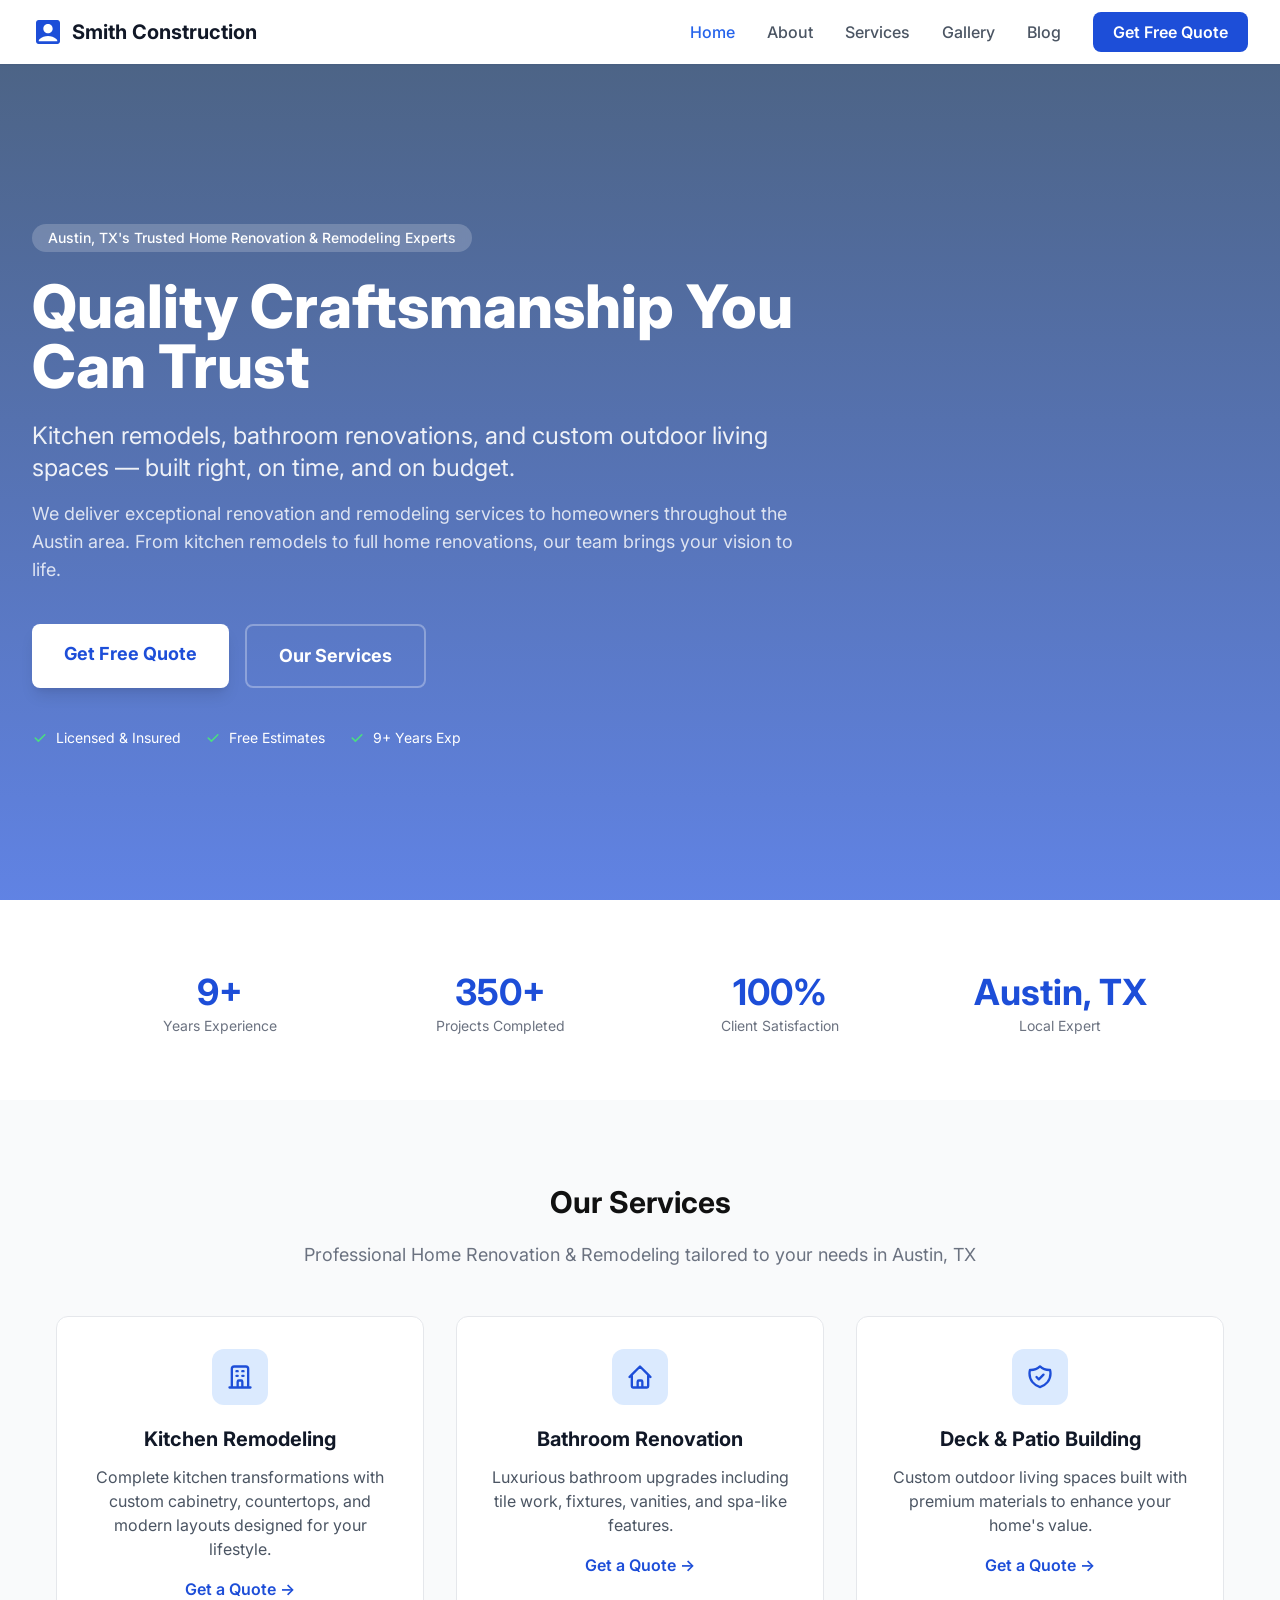
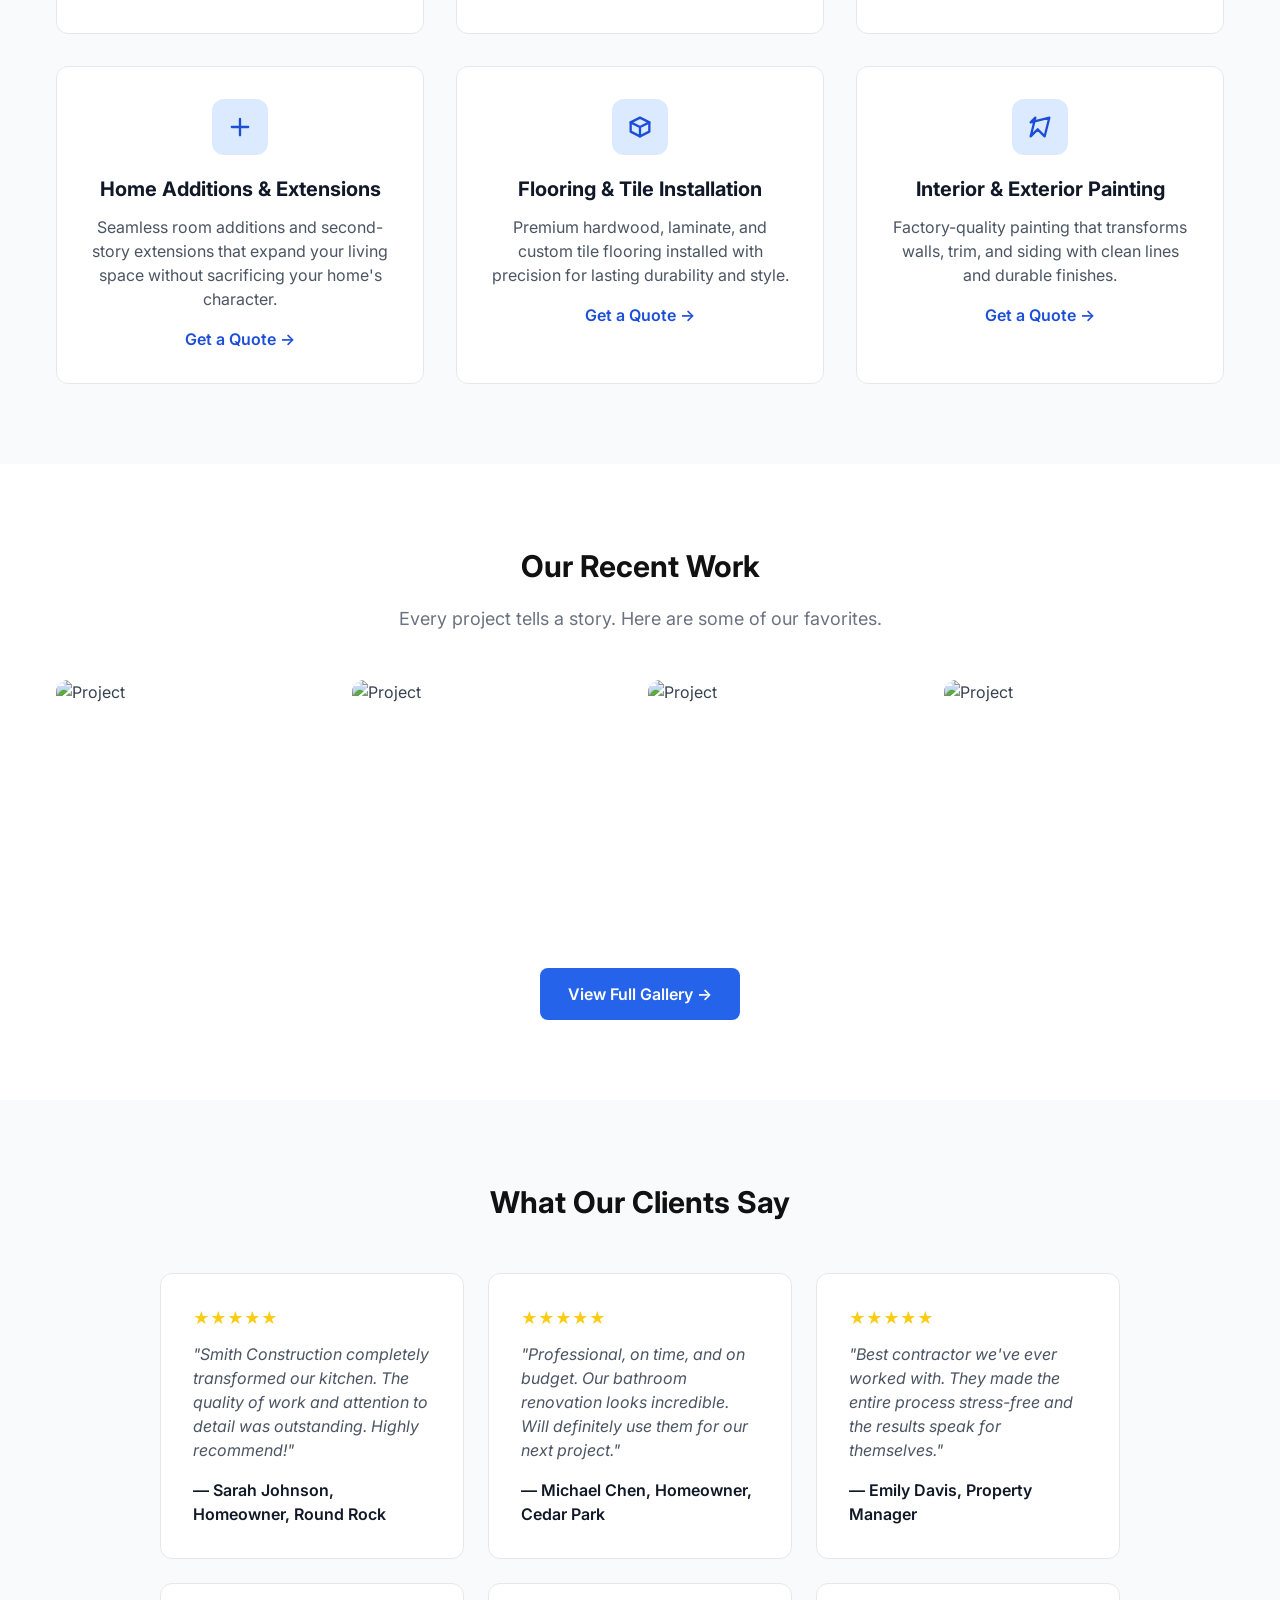
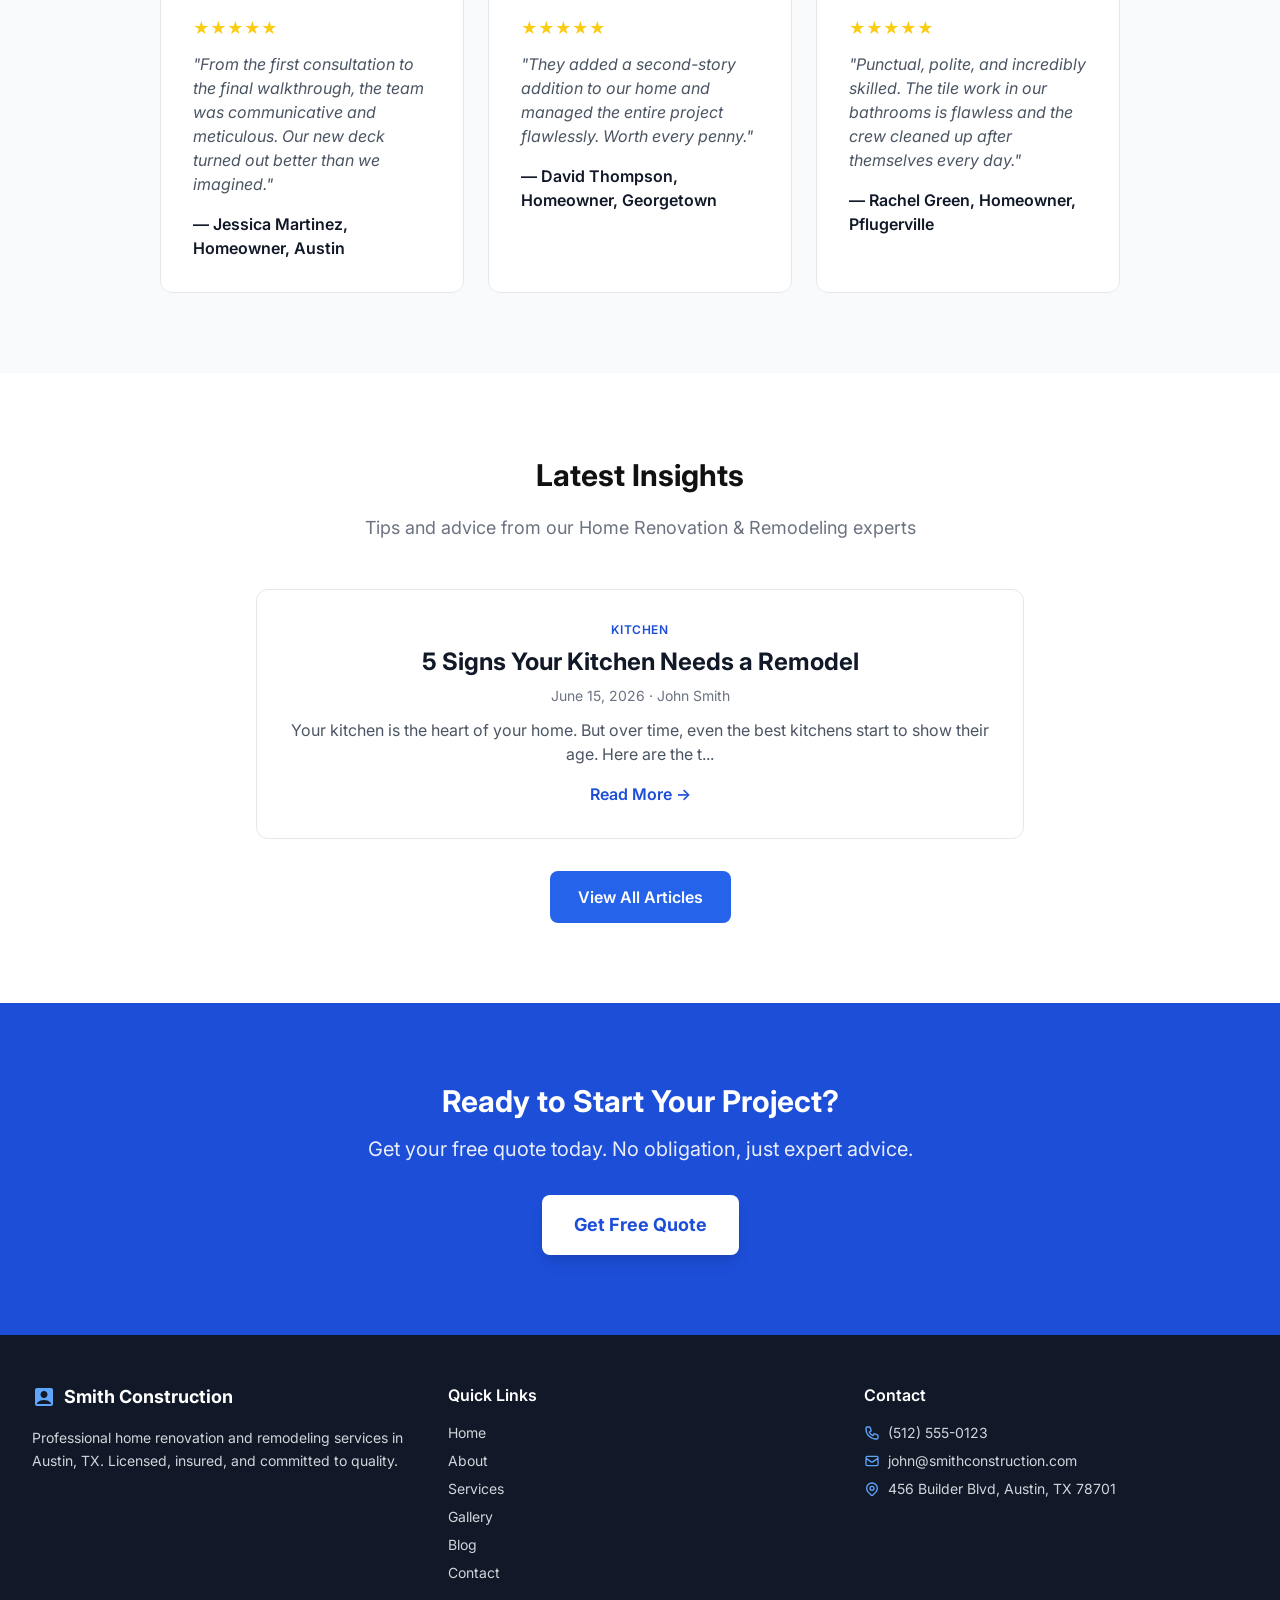
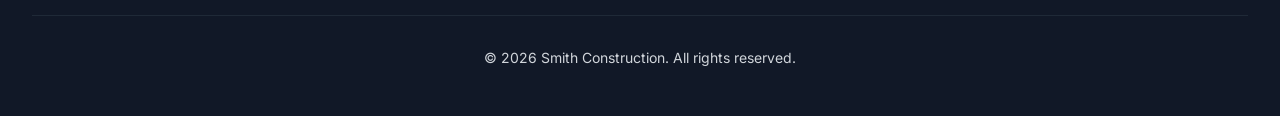
==== commit 937641f2: "Deploy smith-construction" ====
--- a/index.html
+++ b/index.html
@@ -240,25 +240,12 @@
     <h2 class="sec-title">Latest Insights</h2>
     <p class="sec-subtitle">Tips and advice from our Home Renovation &amp; Remodeling experts</p>
     <div class="max-w-7xl mx-auto px-4 sm:px-6 lg:px-8">
-      <div class="grid md:grid-cols-3 gap-8">
-        <div class="card">
-          <h3 class="text-lg font-bold text-gray-900 mb-2">5 Signs Your Kitchen Needs a Remodel</h3>
-          <p class="text-gray-500 text-sm mb-3">June 15, 2026</p>
-          <p class="text-gray-600 text-sm mb-4">Your kitchen is the heart of your home. But over time, even the best kitchens start to show their age. Here are the top 5 signs it&#x27;s time for a remodel.1. Outdated LayoutIf your kitchen layout feels cramped or doesn&#x27;t flow well for cooking and entertaining, a redesign can make a world of difference.2. Worn CountertopsCracks, stains, and burns on your countertops not only look bad but can also harbor bacteria. Modern materials like quartz offer durability and style.3. Insufficient StorageIf you&#x27;re constantly running out of cabinet space, custom cabinetry with pull-out shelves and organizers can maximize every inch.4. Old AppliancesOutdated appliances are energy hogs. New Energy Star-rated models can save you money and give your kitchen a fresh look.5. Poor LightingGood lighting is essential in a kitchen. Layered lighting with task, ambient, and accent options transforms both function and atmosphere.Ready to transform your kitchen? Contact us for a free consultation and quote.</p>
-          <a href="/blog/kitchen-remodel-signs" class="text-brand-600 font-semibold text-sm hover:underline">Read More →</a>
-        </div>
-        <div class="card">
-          <h3 class="text-lg font-bold text-gray-900 mb-2">Bathroom Renovation: What to Expect</h3>
-          <p class="text-gray-500 text-sm mb-3">May 28, 2026</p>
-          <p class="text-gray-600 text-sm mb-4">A bathroom renovation is one of the best investments you can make in your home. Here&#x27;s what you can expect when you work with us.Step 1: Consultation &amp; DesignWe start by understanding your vision, measuring your space, and creating a design plan that fits your style and budget.Step 2: DemolitionOur team carefully removes old fixtures, tile, and materials while protecting the rest of your home from dust and debris.Step 3: Rough-In WorkPlumbing and electrical updates are completed before any visible work begins, ensuring everything meets code.Step 4: InstallationNew tile, fixtures, vanities, lighting, and accessories are installed with precision and care.Step 5: Final WalkthroughWe walk through every detail with you to ensure you&#x27;re 100% satisfied before we consider the job done.Ready to renovate? Contact us today to get started on your dream bathroom.</p>
-          <a href="/blog/bathroom-renovation-guide" class="text-brand-600 font-semibold text-sm hover:underline">Read More →</a>
-        </div>
-        <div class="card">
-          <h3 class="text-lg font-bold text-gray-900 mb-2">Adding Value to Your Home with Outdoor Living Spaces</h3>
-          <p class="text-gray-500 text-sm mb-3">May 10, 2026</p>
-          <p class="text-gray-600 text-sm mb-4">Outdoor living spaces have never been more popular. Here&#x27;s how a well-designed deck or patio can add value and enjoyment to your home.Return on InvestmentA high-quality deck addition can recoup 65-75% of its cost at resale, making it one of the best home improvement investments.Material ChoicesFrom natural cedar to low-maintenance composite decking, we help you choose the right material for your lifestyle and budget.Design ConsiderationsThink about how you&#x27;ll use the space: dining, lounging, cooking, or all of the above? Smart design makes your outdoor space an extension of your home.Permits &amp; PlanningWe handle all permitting and planning so you can focus on enjoying your new space.Ready to extend your living space outdoors? Contact us for a free consultation and design ideas.</p>
-          <a href="/blog/outdoor-living-value" class="text-brand-600 font-semibold text-sm hover:underline">Read More →</a>
-        </div>
+      <div class="card max-w-3xl mx-auto text-center">
+        <div class="text-xs text-brand-600 font-semibold uppercase tracking-wider mb-2">Kitchen</div>
+        <h3 class="text-2xl font-bold text-gray-900 mb-2">5 Signs Your Kitchen Needs a Remodel</h3>
+        <p class="text-gray-500 text-sm mb-3">June 15, 2026 · John Smith</p>
+        <p class="text-gray-600 mb-4">Your kitchen is the heart of your home. But over time, even the best kitchens start to show their age. Here are the t...</p>
+        <a href="/blog/kitchen-remodel-signs" class="text-brand-600 font-semibold hover:underline">Read More →</a>
       </div>
       <div class="text-center mt-8">
         <a href="/blog" class="btn-primary">View All Articles</a>
